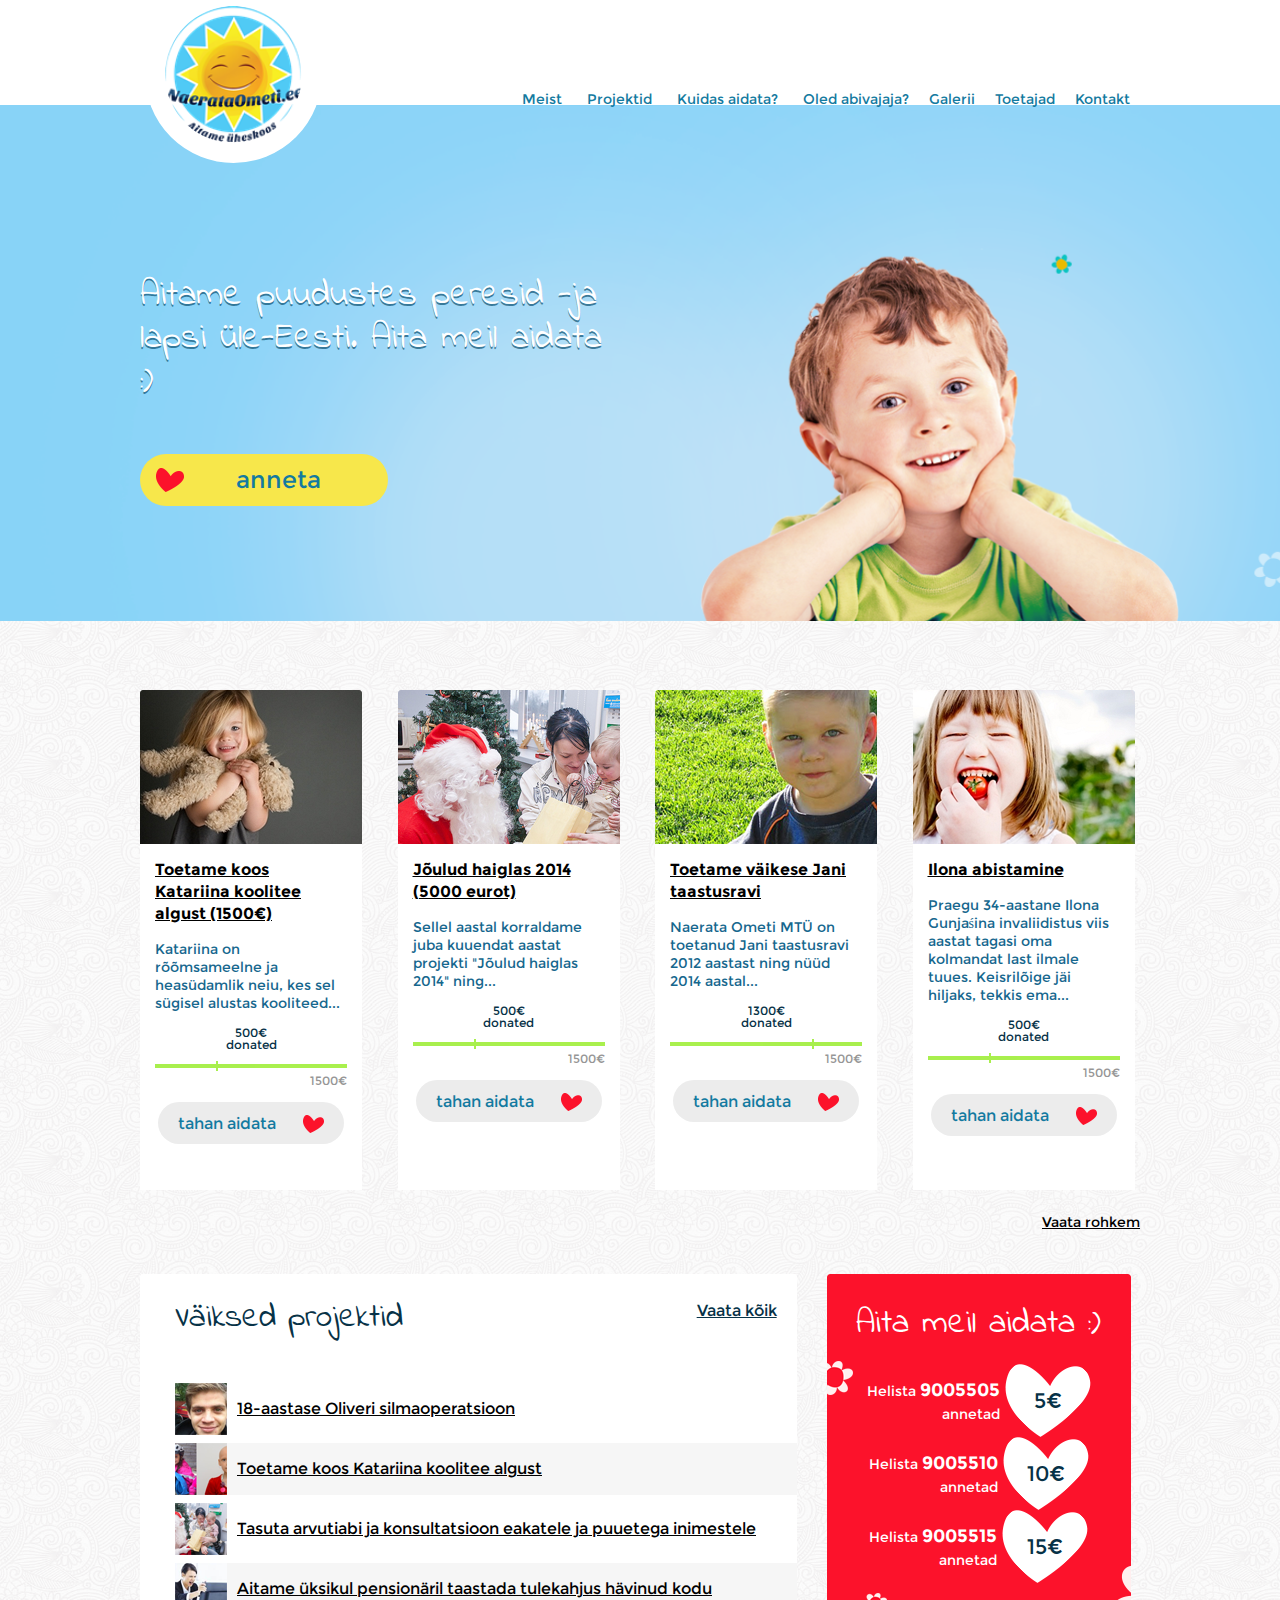
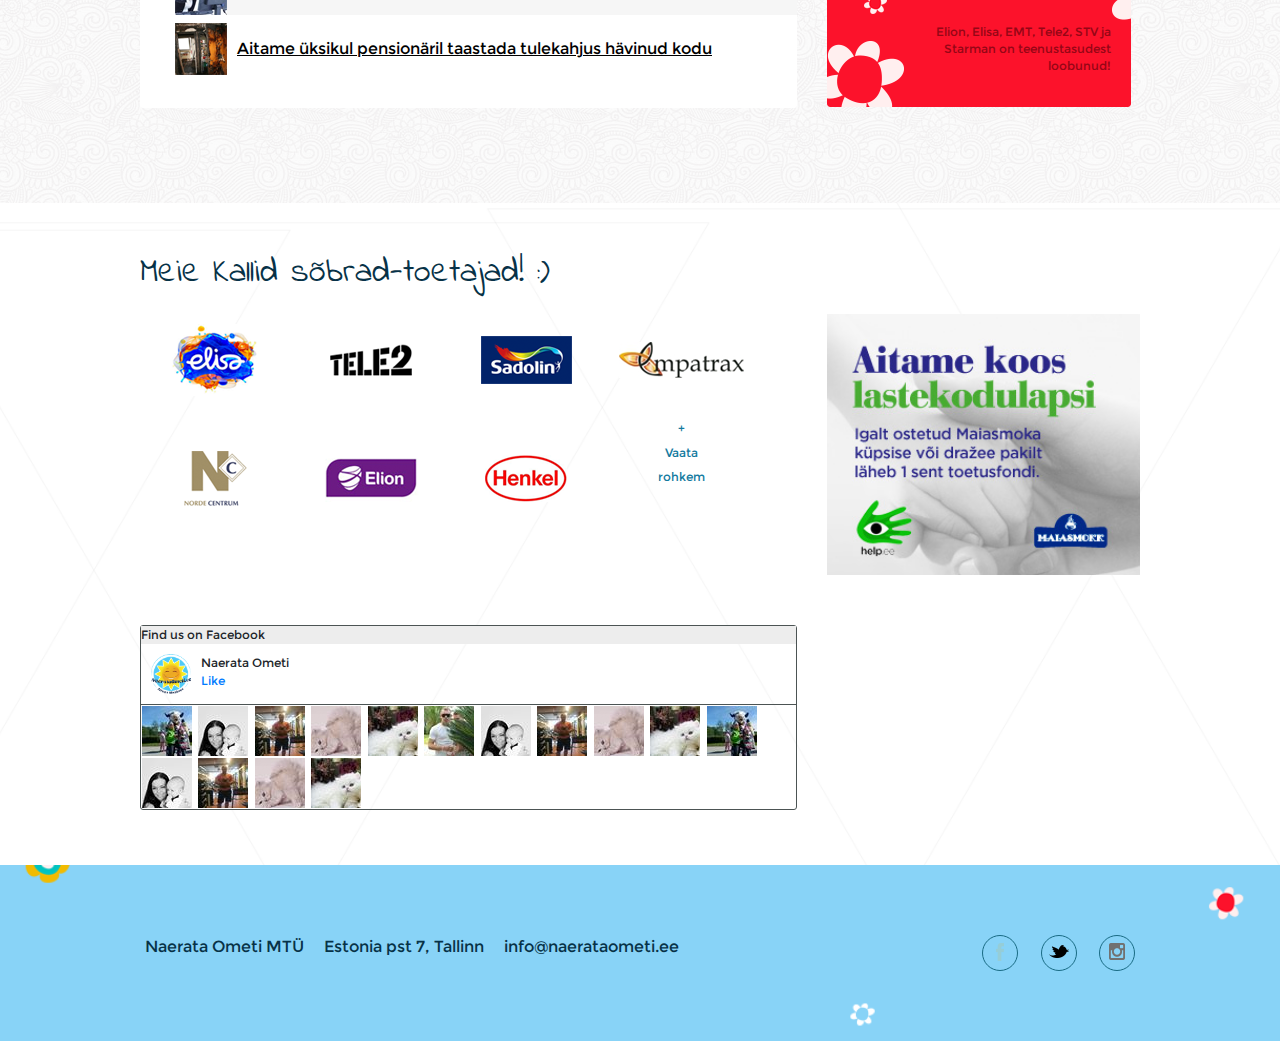
==== index.html @ ef220555 "initial commit" ====
<!DOCTYPE html>
<html lang="en">
<head>
    <meta charset="utf-8">
    <meta name="viewport" content="width=device-width, initial-scale=1, shrink-to-fit=no">
    <meta name="description" content="">
    <meta name="author" content="">
    <title>Naerataometi</title>

    <!-- Bootstrap core CSS -->
    <link href="vendor/bootstrap/css/bootstrap.min.css" rel="stylesheet">
    <!-- Font Awesome -->
    <link rel="stylesheet" href="https://use.fontawesome.com/releases/v5.3.1/css/all.css"
          integrity="sha384-mzrmE5qonljUremFsqc01SB46JvROS7bZs3IO2EmfFsd15uHvIt+Y8vEf7N7fWAU" crossorigin="anonymous">
    <!-- Main CSS -->
    <link href="css/style.css" rel="stylesheet">
</head>

<body>
<div class="top-banner">
    <nav class="nav_bar">
        <div class="container">
            <a class="navbar-logo" href="index.html"><img src="images/logo.png"> </a>
            <button class="nav-bar navbar-btn" type="button" data-toggle="collapse" data-target="#navbarCollapse"
                    aria-controls="navbarCollapse" aria-expanded="false" aria-label="Toggle navigation">
                <i class="fas fa-bars"></i>
            </button>
            <div class="top-nav">

                <div class="nav-menu">
                    <ul>
                        <li class="dropdown">
                            <a href="" class="dropbtn" aria-disabled="true">Meist
                                <i class="fa fa-caret-down"></i>
                            </a>
                            <div class="dropdown-content">
                                <a href="#"><i class="fas fa-caret-right"></i>Typi non habent</a>

                            </div>
                        </li>
                        <li class="dropdown">
                            <a href="" class="dropbtn" aria-disabled="true">Projektid
                                <i class="fa fa-caret-down"></i>
                            </a>
                            <div class="dropdown-content">
                                <a href="#"><i class="fas fa-caret-right"></i>Typi non habent</a>
                                <a href="#"><i class="fas fa-caret-right"></i>Typi non habent</a>
                                <a href="#"><i class="fas fa-caret-right"></i>Typi non habent</a>
                                <a href="#"><i class="fas fa-caret-right"></i>Typi non habent</a>
                            </div>
                        </li>
                        <li class="dropdown">
                            <a href="" class="dropbtn" aria-disabled="true">Kuidas aidata?
                                <i class="fa fa-caret-down"></i>
                            </a>
                            <div class="dropdown-content">
                                <a href="#"><i class="fas fa-caret-right"></i>Typi non habent</a>
                            </div>
                        </li>
                        <li><a href="">Oled abivajaja?</a></li>
                        <li><a href="">Galerii</a></li>
                        <li><a href="">Toetajad</a></li>
                        <li><a href="">Kontakt</a></li>

                    </ul>
                </div>

            </div>

        </div>
    </nav>
</div>

<section class="h-section1">
    <div class="container">
        <div class="row">
            <div class="col-md-6">
                <h2>Aitame puudustes peresid -ja
                    lapsi üle-Eesti. Aita meil aidata :)</h2>
                <div class="select-box">
                    <div class="dropdown">
                        <button class="dropbtn"><img src="images/heart.png"> anneta
                            <i class="fa fa-caret-down"></i>
                        </button>
                        <div class="dropdown-content">
                            <a href="#">Anneta asju</a>
                            <a href="#">Toeta ettevõttena</a>
                            <a href="#">Olen vabatahtlik</a>
                        </div>
                    </div>
                </div>
            </div>
            <div class="col-md-6"></div>
        </div>
    </div>
</section>

<section class="h-section2">
    <div class="container">
        <div class="h-section2-1">
            <div class="row">
                <div class="col-md-3">
                    <div class="post-box">
                        <img src="images/img1.png">
                        <h1>Toetame koos
                            Katariina koolitee algust (1500€)
                        </h1>
                        <p>
                            Katariina on rõõmsameelne ja heasüdamlik neiu, kes sel sügisel alustas kooliteed...
                        </p>
                        <div class="post_range-slider">
                            <p>500€ <br>donated</p>
                            <input type="range" min="1" max="100" value="33" class="slider" id="myRange1">
                            <div class="total-price">1500€</div>
                        </div>
                        <div class="post-box-btn">
                            <a href="">tahan aidata<img src="images/heart-small.png"> </a>
                        </div>
                    </div>
                </div>
                <div class="col-md-3">
                    <div class="post-box">
                        <img src="images/img2.png">
                        <h1>Jõulud haiglas 2014 (5000 eurot)
                        </h1>
                        <p>
                            Sellel aastal korraldame juba kuuendat aastat projekti "Jõulud haiglas 2014" ning...
                        </p>
                        <div class="post_range-slider">
                            <p>500€ <br>donated</p>
                            <input type="range" min="1" max="100" value="33" class="slider" id="myRange2">
                            <div class="total-price">1500€</div>
                        </div>
                        <div class="post-box-btn">
                            <a href="">tahan aidata<img src="images/heart-small.png"> </a>
                        </div>
                    </div>
                </div>
                <div class="col-md-3">
                    <div class="post-box">
                        <img src="images/img3.png">
                        <h1>Toetame väikese Jani taastusravi
                        </h1>
                        <p>
                            Naerata Ometi MTÜ on toetanud Jani taastusravi 2012 aastast ning nüüd 2014 aastal...
                        </p>
                        <div class="post_range-slider">
                            <p>1300€ <br>donated</p>
                            <input type="range" min="1" max="100" value="75" class="slider" id="myRange3">
                            <div class="total-price">1500€</div>
                        </div>
                        <div class="post-box-btn">
                            <a href="">tahan aidata<img src="images/heart-small.png"> </a>
                        </div>
                    </div>
                </div>
                <div class="col-md-3">
                    <div class="post-box">
                        <img src="images/img4.png">
                        <h1>Ilona abistamine
                        </h1>
                        <p>
                            Praegu 34-aastane Ilona Gunjaśina invaliidistus viis aastat tagasi oma kolmandat last ilmale
                            tuues. Keisrilõige jäi hiljaks, tekkis ema...
                        </p>
                        <div class="post_range-slider">
                            <p>500€ <br>donated</p>
                            <input type="range" min="1" max="100" value="33" class="slider" id="myRange4">
                            <div class="total-price">1500€</div>
                        </div>
                        <div class="post-box-btn">
                            <a href="">tahan aidata<img src="images/heart-small.png"> </a>
                        </div>
                    </div>
                </div>
            </div>
            <div class="see_all_btn">
                <a href="#">Vaata rohkem</a>
            </div>
        </div>

        <div class="h-section2-1">
            <div class="row">

                <div class="col-md-8">
                    <div class="h-sectn2-1-left">
                        <div class="h-sectn2-1-top">
                            <h2>Väiksed projektid</h2>
                            <div class="see-btn">
                                <a href="#">Vaata kõik</a>
                            </div>
                        </div>
                        <div class="h-sectn2-1-bottom">
                            <div class="h-sect2-1_box">
                                <a href="#">
                                    <img src="images/img-6.png">
                                    <p>18-aastase Oliveri silmaoperatsioon</p>
                                </a>
                            </div>

                            <div class="h-sect2-1_box">
                                <a href="#">
                                    <img src="images/img-7.png">
                                    <p>Toetame koos Katariina koolitee algust</p>
                                </a>
                            </div>

                            <div class="h-sect2-1_box">
                                <a href="#">
                                    <img src="images/img-8.png">
                                    <p>Tasuta arvutiabi ja konsultatsioon eakatele ja puuetega
                                        inimestele</p>
                                </a>
                            </div>

                            <div class="h-sect2-1_box">
                                <a href="#">
                                    <img src="images/img-9.png">
                                    <p>Aitame üksikul pensionäril taastada tulekahjus hävinud kodu</p>
                                </a>
                            </div>
                            <div class="h-sect2-1_box">
                                <a href="#">
                                    <img src="images/img-10.png">
                                    <p>Aitame üksikul pensionäril taastada tulekahjus hävinud kodu</p>
                                </a>
                            </div>

                        </div>
                    </div>
                </div>

                <div class="col-md-4">
                    <div class="h-sectn2-1-right">
                        <h3>Aita meil aidata :)</h3>
                        <div class="h-sect1-2_price">
                            <p>Helista <span>9005505</span><br>
                                annetad</p>
                            <div class="h-sect1-2__price">
                                5€
                            </div>
                        </div>
                        <div class="h-sect1-2_price">
                            <p>Helista <span>9005510</span><br>
                                annetad</p>
                            <div class="h-sect1-2__price">
                                10€
                            </div>
                        </div>
                        <div class="h-sect1-2_price">
                            <p>Helista <span>9005515</span><br>
                                annetad</p>
                            <div class="h-sect1-2__price">
                                15€
                            </div>
                        </div>
                        <p>Elion, Elisa, EMT, Tele2, STV ja<br> Starman on teenustasudest<br> loobunud!</p>
                    </div>
                </div>

            </div>
        </div>

    </div>
</section>


<section class="h-section3">
    <div class="container">

        <div class="h-section3-1">
            <h2>Meie Kallid sõbrad-toetajad! :)</h2>
            <div class="row">
                <div class="col-md-8">
                    <div class="h-sectn3-1-left">
                        <div class="h-sect3-1_box">
                            <a href="#">
                                <img src="images/g1.png">
                            </a>
                        </div>
                        <div class="h-sect3-1_box">
                            <a href="#">
                                <img src="images/g2.png">
                            </a>
                        </div>
                        <div class="h-sect3-1_box">
                            <a href="#">
                                <img src="images/g3.png">
                            </a>
                        </div>
                        <div class="h-sect3-1_box">
                            <a href="#">
                                <img src="images/g4.png">
                            </a>
                        </div>
                        <div class="h-sect3-1_box">
                            <a href="#">
                                <img src="images/g5.png">
                            </a>
                        </div>
                        <div class="h-sect3-1_box">
                            <a href="#">
                                <img src="images/g6.png">
                            </a>
                        </div>
                        <div class="h-sect3-1_box">
                            <a href="#">
                                <img src="images/g7.png">
                            </a>
                        </div>
                        <div class="h-sect3-1_box">
                            <a href="#">
                                +<br>
                                Vaata<br>
                                rohkem
                            </a>
                        </div>

                    </div>
                </div>

                <div class="col-md-4">
                    <div class="h-sectn3-1-right">
                        <img src="images/g8.png">
                    </div>
                </div>
            </div>
        </div>

        <div class="h-section3-2">
            <div class="row">
                <div class="col-md-8">
                    <div class="h-sectn3-2-left">
                        <div class="fb-title">Find us on Facebook</div>
                        <div class="fb-like">
                            <img src="images/logo.png">
                            <div class="fb___like">Naerata Ometi<br>
                                <div class="fb_like_btn>"><a href="#"> <i class="fab fa-facebook-square"></i>Like</a>
                                </div>
                            </div>
                        </div>
                        <div class="fb-imgs">
                            <img src="images/Layer48.png">
                            <img src="images/Layer50.png">
                            <img src="images/Layer51.png">
                            <img src="images/Layer52.png">
                            <img src="images/Layer53.png">
                            <img src="images/Layer49.png">
                            <img src="images/Layer50.png">
                            <img src="images/Layer51.png">
                            <img src="images/Layer52.png">
                            <img src="images/Layer53.png">
                            <img src="images/Layer48.png">
                            <img src="images/Layer50.png">
                            <img src="images/Layer51.png">
                            <img src="images/Layer52.png">
                            <img src="images/Layer53.png">
                        </div>

                    </div>
                </div>

                <div class="col-md-4"></div>
            </div>
        </div>
    </div>
</section>


<footer class="f_bg">
    <div class="container">
        <div class="row">
            <div class="col-md-8 col-sm-12">
                <div class="f_info">
                    <ul>
                        <li>Naerata Ometi MTÜ</li>
                        <li>Estonia pst 7, Tallinn</li>
                        <li>info@naerataometi.ee</li>
                    </ul>
                </div>
            </div>
            <div class="col-md-4 col-sm-12">
                <div class="f_social">
                    <ul class="list-inline">
                        <li class="list-inline-item"><a href="#"><img src="images/fb.png" alt="facebook"></a></li>
                        <li class="list-inline-item"><a href="#"><img src="images/tw.png" alt="twitter"></a></li>
                        <li class="list-inline-item"><a href="#"><img src="images/inst.png" alt="instagram"></a></li>
                    </ul>
                </div>
            </div>
        </div>
    </div>
</footer>

<script src="vendor/js/jquery-3.3.1.min.js"></script>
<script src="vendor/js/owl.carousel.min.js"></script>
<script src="vendor/bootstrap/js/bootstrap.min.js"></script>

<!-- Main JS -->
<script src="js/main.js"></script>

</body>
</html>
---- css/style.css ----
/* FONTS */

@font-face {
    font-family: 'Montserrat-Bold';
    src: url('../fonts/Montserrat-Bold.ttf');
}

@font-face {
    font-family: 'Montserrat-Regular';
    src: url('../fonts/Montserrat-Regular.ttf');
}
@font-face {
    font-family: 'IndieFlower';
    src: url('../fonts/IndieFlower.ttf');
}

/* END FONTS */

/* MAIN CSS */

html {
    margin: 0 !important;
    padding: 0;
}

body{
    margin: 0;
    padding: 0;
    background: #fff;
}

*,
*::before,
*::after {
    box-sizing: border-box;
}

img {
    width: 100%;
}

h1, h2, h3, h4, h5, h6, p, ul {
    margin: 0;
}

a{
    text-decoration: none;
}

a:hover{
    text-decoration: none;
}

button:focus{
    outline: none !important;
}

a:focus{
    box-shadow: none;
    outline: none;
}

input:focus, textarea:focus{
    outline: none !important;
    box-shadow: none !important;
}

/* END MAIN CSS */

/* Top Navigation Bar */

.nav_bar > .container {
    max-width: 1020px;
    padding:20px 15px;
    margin-bottom: -78px;
}
.navbar-logo img{
    max-width: 177px;
    width:100%;
    height: 177px;
    border: 20px solid #ffffff;
    background: #ffffff;
    border-radius: 50%;
    margin-top: -34px;
}
.nav-bar{
    display: none;
}
.top-nav{
    display: inline-block;
    float: right;
    padding-top: 67px;
}
.nav-menu{
    display: inline-block;
}
.nav-menu ul{
    list-style-type: none;
    padding-left: 0;
}
.nav-menu ul li{
    display: inline-block;
    float: left;
    margin-left: 10px;
}
.nav-menu ul li a{
    font-family: 'Montserrat-Regular';
    font-size: 14px;
    color: #137aa0;
    padding: 8px 5px;
}
.nav-menu ul li a:hover {
    color: #0f5d7a;
}
.nav-menu ul:after{
    content: "";
    display: table;
    clear: both;
}
.nav-menu ul{
    margin-bottom: 0;
}

.nav-menu .dropdown-content {
    margin-top: -2px;
    display: none;
    position: absolute;
    background-color: #137aa0;
    min-width: 160px;
    z-index: 1;
}
.nav-menu .dropdown:hover .dropbtn {
    background-color: #137aa0;
    color: #ffffff;

}
.nav-menu ul li .dropdown-content {
    padding-top: 20px;
    padding-bottom: 20px;
}
.nav-menu ul li .dropdown-content a {
    float: none;
    color: #ffffff;
    padding: 0px 16px;
    text-decoration: none;
    display: block;
    text-align: left;
}

.nav-menu .dropdown-content a:hover {
    color: #f7e74b;
}

.nav-menu .dropdown:hover .dropdown-content {
    display: block;
}
.nav-menu .dropdown i {
    padding-right: 5px;
}
.nav-menu a[aria-disabled="true"] {
    pointer-events: none;
}

@media (max-width: 1700px){

}
@media (max-width: 1450px){

}
@media(max-width: 1200px){

}
@media (max-width: 992px){
    .nav-bar {
        display: inline-block;
        float: right;
        margin-top: 3px;
        background: transparent;
        border: none;
        font-size: 30px;
        color: #ffffff;
    }
    .top-nav {
        padding-right: 36px;
    }
    .nav-menu.open{
        display: block;
        background: #137aa0;
        position: absolute;
        top: 100%;
        left: 0;
        right: 0;
        overflow-y: scroll;
        z-index: 11;
    }
    .nav-menu{
        display: none;
    }
    .nav-menu ul li {
        border: none;
        display: block;
        float: none;
        padding: 0;
        margin-left: 0;
    }
    .nav-menu ul li a {
        display: block;
        height: 40px;
        line-height: 40px;
        width: 100%;
        font-size: 20px;
        letter-spacing: 2px;
        text-align: center;
    }
    .nav-menu ul li {
        box-sizing: border-box;
        border-top: 1px solid #343434;
    }
    .nav-menu ul li:nth-child(1){
        border-top: none;
    }
    .nav_bar{
        position: relative;
    }
}

/* End Top Navigation Bar */

/* Footer */

footer.f_bg {
    background-image: url("../images/footer-banner.png");
    background-repeat: no-repeat;
    -webkit-background-size: cover;
    -moz-background-size: cover;
    -o-background-size: cover;
    -ms-background-size: cover;
    background-size: cover;
    background-position: center;
}

footer .container {
    max-width: 1020px;
    padding:70px 15px;
    text-align: center;
}
.f_info ul {
    list-style-type: none;
    padding-left: 0;
    display: flex;
}
.f_info ul li {
    margin-right: 20px;
    font-family: 'Montserrat-Regular';
    font-size: 16px;
    color: #073247;
}
.f_social ul {
    list-style-type: none;
    padding-left: 0;
    text-align: right;
}
.f_social ul li {
    margin-left: 10px;
    width: 36px;
    height: 36px;
    border: solid 1px #196b84;
    border-radius: 50%;
    text-align: center;
    padding-top: 3px;
}
.f_social ul li img{
    width:auto;
}



/* End Footer */

/* First Page */

section.h-section1{
    background-image: url("../images/top-banner.png");
    background-repeat: no-repeat;
    -webkit-background-size: cover;
    -moz-background-size: cover;
    -o-background-size: cover;
    -ms-background-size: cover;
    background-size: cover;
    background-position: center;
}
.h-section1>.container{
    max-width: 1030px !important;
    padding: 170px 15px 0px 15px;

}
.h-section1>.container h2{
    text-shadow: 0px 2px 0 rgba(10, 79, 112, 0.69);
    font-family: 'IndieFlower';
    font-size: 35.5px;
    line-height: 1.21;
    text-align: left;
    color: #ffffff;
}
.h-section1 .select-box .dropdown-content {
    padding: 30px 0px;
    margin-top: -15px;
    display: none;
    position: absolute;
    min-width: 228px;
    background-color: #c3eb8b;
    -webkit-border-radius: 5px;
    -moz-border-radius: 5px;
    border-radius: 10px;
    z-index: 1;
    left: 10px;
}
.h-section1 .select-box {
    padding-top: 50px;
    padding-bottom: 115px;
}
.h-section1 .select-box .dropdown .dropbtn {
    border: none;
    outline: none;
    padding: 0px 16px;
    margin: 0;
    width: 248px;
    height: 52px;
    border-radius: 26px;
    background-color: #f7e74b;
    position: relative;
    z-index: 2;
    font-family: 'Montserrat-Regular';
    font-size: 24px;
    color: #137aa0;
    display: flex;
    justify-content: space-between;
    align-items: center;
}
.h-section1 .select-box .dropdown .dropbtn img{
    width:auto;
}

.h-section1 .select-box .dropdown:hover .dropdown-content {
    display: block;
}
.h-section1 .select-box .dropdown-content a {
    font-family: 'Montserrat-Regular';
    color: #0f5d7a;
    font-size: 14px;
    float: none;
    color: black;
    padding: 5px 30px;
    text-decoration: none;
    display: block;
    text-align: left;
    text-decoration: underline;
}

section.h-section2{
    background-image: url("../images/banner1.png");
    background-repeat: no-repeat;
    -webkit-background-size: cover;
    -moz-background-size: cover;
    -o-background-size: cover;
    -ms-background-size: cover;
    background-size: cover;
    background-position: center;
}
.h-section2>.container{
    max-width: 1030px !important;
    padding: 50px 15px 55px 15px;

}
.post-box {
    padding: 0px 0px 20px 0px;
    max-width: 222px;
    background-color: #ffffff;
    min-height: 500px;
}
.post-box h1 {
    font-family: 'Montserrat-Bold';
    font-size: 16px;
    font-weight: bold;
    line-height: 1.37;
    text-align: left;
    color: #000000;
    padding: 15px 15px;
    text-decoration: underline;
}
.post-box>p {
    padding: 0px 15px;
    font-family: 'Montserrat-Regular';
    font-size: 14px;
    line-height: 1.29;
    text-align: left;
    color: #16678e;
}
.post-box-btn {
    max-width: 186px;
    width: 100%;
    height: 42px;
    background-color: #ececec;
    margin: auto;
    border-radius: 21.2px;

}
.post-box-btn:hover {
    background-color: #f7e74b;
}
.post-box .post-box-btn a{
    display: block;
    font-family: 'Montserrat-Regular';
    font-size: 16px;
    text-align: center;
    color: #137aa0;
    border-radius: 20px;
    align-items: center;
    display: flex;
    justify-content: space-between;
    padding: 10px 20px;

}
.post-box a img {
    width:auto;
}
.post_range-slider {
    padding: 15px 15px;
}
.see_all_btn {
    margin-top: 20px;
    text-align: right;
}

.see_all_btn a{
    font-family: 'Montserrat-Regular';
    font-size: 14px;
    color: #000000;
    text-decoration: underline;
}
.h-section2-1 {
    margin-bottom: 40px;
}
.post_range-slider .total-price{
    font-family: 'Montserrat-Regular';
    font-size: 12px;
    line-height: 1;
    text-align: right;
    color: #969696;
}
.post_range-slider p{
    font-family: 'Montserrat-Regular';
    font-size: 12px;
    line-height: 1;
    text-align: center;
    color: #073247;
}
.post_range-slider .slider {
    -webkit-appearance: none;
    width: 100%;
    height: 4px;
    background: #84e902;
    outline: none;
    opacity: 0.7;
    -webkit-transition: .2s;
    transition: opacity .2s;
}

.post_range-slider .slider:hover {
    opacity: 1;
}

.post_range-slider .slider::-webkit-slider-thumb {
    -webkit-appearance: none;
    appearance: none;
    width: 2px;
    height: 10px;
    background: #84e902;
    cursor: pointer;
}

.post_range-slider .slider::-moz-range-thumb {
    width: 2px;
    height: 10px;
    background: #84e902;
    cursor: pointer;
}

.h-sectn2-1-top {
    display: flex;
    justify-content: space-between;
}
.h-sectn2-1-top h2{
    font-family: 'IndieFlower';
    font-size: 33px;
    color: #073247;
    margin-bottom: 37px;
}
.h-sectn2-1-top .see-btn {
    padding-right: 20px;
}
.h-sectn2-1-top .see-btn a{
    font-family: 'Montserrat-Regular';
    font-size: 16px;
    color: #073247;
    text-decoration: underline;
}
.h-sectn2-1-left {
    border-radius: 3px;
    background-color: #ffffff;
    padding: 25px 0px 25px 35px;
}
.h-sect2-1_box img{
    width: 52px;
    height: 52px;

}
.h-sect2-1_box a{
    display: flex;
    align-items: center;
}
.h-sect2-1_box:nth-child(odd){
    background-color: #ffffff;
    padding-top: 8px;
    padding-bottom: 8px;
}
.h-sect2-1_box:nth-child(even){
    background-color: #f6f6f6;
}
.h-sect2-1_box p{
    padding-left: 10px;
    font-family: 'Montserrat-Regular';
    font-size: 16px;
    line-height: 1.13;
    text-align: left;
    color: #000000;
    text-decoration: underline;
}
.h-sectn2-1-right {
    background-image: url("../images/img5.png");
    background-repeat: no-repeat;
    -webkit-background-size: cover;
    -moz-background-size: cover;
    -o-background-size: cover;
    -ms-background-size: cover;
    background-size: cover;
    background-position: center;
    max-width: 304px;
    width:100%;
    min-height: 433px;
    border-radius: 3px;
    padding: 20px;

}
.h-sectn2-1-right>h3 {
    font-family: 'IndieFlower';
    font-size: 33.5px;
    text-align: center;
    color: #ffffff;
    margin-bottom: 20px;
    margin-top: 10px;
}
.h-sect1-2_price{
    display: flex;
    align-items: center;
    justify-content: center;

}
.h-sect1-2_price p{
    font-family: 'Montserrat-Regular';
    font-size: 14px;
    text-align: right;
    color: #ffffff;
}
.h-sect1-2_price span {
    font-family: 'Montserrat-Bold';
    font-size: 18px;
}
.h-sect1-2__price {
    margin-left: 5px;
    background-image: url("../images/heart-white.png");
    background-repeat: no-repeat;
    -webkit-background-size: cover;
    -moz-background-size: cover;
    -o-background-size: cover;
    -ms-background-size: cover;
    background-size: cover;
    background-position: center;
    width: 86px;
    height: 73px;
    font-family: 'Montserrat-Regular';
    font-size: 21px;
    line-height: 3.55;
    text-align: center;
    color: #073247;
}
.h-sectn2-1-right>p{
    margin-top: 40px;
    text-align: right;
    font-family: 'Montserrat-Regular';
    font-size: 12px;
    line-height: 1.42;
    color: #950616;
}
section.h-section3{
    background-image: url("../images/banner2.png");
    background-repeat: no-repeat;
    -webkit-background-size: cover;
    -moz-background-size: cover;
    -o-background-size: cover;
    -ms-background-size: cover;
    background-size: cover;
    background-position: center;
}
.h-section3>.container{
    max-width: 1030px !important;
    padding: 50px 15px 55px 15px;

}
.h-sect3-1_box img{
    width:auto;
}
.h-section3-1 h2{
    font-family: 'IndieFlower';
    font-size: 34px;
    color: #073247;
    margin-bottom: 20px;
}

.h-sect3-1_box {
    display: inline-block;
    width: 23%;
    margin-top: 10px;
    margin-bottom: 10px;
    text-align: center;
}
.h-sect3-1_box a{
    font-family: 'Montserrat-Regular';
    font-size: 12px;
    color: #137aa0;
}

.h-sectn3-2-left {
    margin-top: 50px;
   border-radius: 3px;
    border: 1px solid #4c5454;
}
.fb-title {
    background: #ededed;
    font-family: 'Montserrat-Regular';
    font-size: 12px;
}
.fb-like{
    padding:10px;
    border-bottom: 1px solid #4c5454;
}
.fb-like>img{
     width:40px;
    height: 40px;
}
.fb-like {
    display: flex;
}
.fb___like {
    margin-left: 10px;
    font-family: 'Montserrat-Regular';
    font-size: 12px;
}
.fb___like {

}

.fb-imgs {
    display: inline-block;
}
.fb-imgs img{
    width:50px;
    height: 50px;
    margin: 1px;
}

@media(max-width: 767px) {

}

/* End First Page */



/*start second page*/

.h-section2 {
    padding-top: 19px;
    background-color: #ffffff;
}
.h_section {
    background-image: url(../images/banner1.png);
    background-repeat: no-repeat;
    -webkit-background-size: cover;
    -moz-background-size: cover;
    -o-background-size: cover;
    -ms-background-size: cover;
    background-size: cover;
    background-position: center;
    margin-top: 60px;
}
.h-sectn_oled-left h2 {
    font-family: Montserrat-Bold;
    font-size: 24px;
    font-weight: bold;
    line-height: 0.67;
    letter-spacing: normal;
    color: #000000;
    margin-bottom: 22px;
}
.h-sectn_oled-left p {
    font-family: Montserrat-Regular;
    font-size: 14px;
    line-height: 1.71;
    letter-spacing: normal;
    color: #727272;
}
.h-sectn_oled-left h3 {
    font-family: Montserrat-Regular;
    line-height: 1.71;
    font-size: 18px;
    color: #000000;
    margin-top: 27px;
    margin-bottom: 25px;
}
.h-sectn_oled-left h4 {
    font-family: Montserrat-Regular;
    font-size: 18px;
    line-height: 1.33;
    letter-spacing: normal;
    color: #000000;
    margin-bottom: 37px;
    margin-top: 30px;
}
.h-sectn_digimakse-right p {
    font-family: Montserrat-Regular;
    font-size: 14px;
    line-height: 1.86;
    color: #000000;
}
.box_right {
    width: 100%;
    height: 430px;
    border-radius: 3px;
    border: 3px solid #f2e65a;
    margin-bottom: 49px;
}
textarea {
    width: 90%;
    height: 174px;
    border-radius: 3px;
    border: solid 1px #e0e0e0;
    margin-top: 12px;
    margin-bottom: 25px;
}
.box_first {
    display: flex;
    width: 95%;
    margin: 0 auto;
}
select {
    outline: none;
    display: block;
    height: 45px;
    border-radius: 3px;
    border: solid 1px #e0e0e0;
    width: 100%;
    margin-bottom: 21px;
}
.inputs input {
    height: 45px;
    border-radius: 3px;
    border: solid 1px #e0e0e0;
    margin-bottom: 21px;
}
.inputs {
    display: flex;
    width: 90%;
    justify-content: space-between;
}
.saada button {
    width: 186px;
    height: 42px;
    border-radius: 21.2px;
    background-color: #f2e65a;
    border: none;
    font-family: Montserrat-Regular;
    font-size: 16px;
    line-height: 1.91;
    letter-spacing: normal;
    text-align: center;
    color: #000000;
    margin-top: 99px;
    cursor: pointer;
}
.saada  {
    text-align: end;
}
.sugu {
    width: 47%;
}
.nimi {
    width: 47%;
}
.h-sectn_oled-left {
    width: 72%;
}
label {
    font-family: Montserrat-Regular;
    font-size: 14px;
    line-height: 1.71;
    letter-spacing: normal;
    color: #727272;
}
.h-sectn_digimakse-right {
    width: 28%;
    margin: 0 auto;
}

.bank span {
    font-size: 14px;
    font-weight: bold;
    font-style: normal;
    line-height: 1.71;
    color: #000000;
}
.bank .small {
    font-size: 12px;
    line-height: 1.33;
    font-family: Montserrat-Regular;
}
.bank {
    width: 100%;
    background-color: #f6f6f6;
    font-size: 14px;
    font-family: Montserrat-Regular;
    line-height: 1.71;
}
.code_box .bank p {
    margin-top: 10px;
    line-height: 2.21;
}
.code_box p {
    font-family: Montserrat-Regular;
    font-size: 14px;
    line-height: 1.86;
    color: #000000;
    margin-top: 45px;
    margin-bottom: 7px;
}
.banks_text {
    padding: 20px;
}
.telefon {
    margin-top: 22px;
}
@media (max-width: 1200px) {
    .h-sectn2-1-right {
        padding: 3px;
    }
}
@media (max-width: 992px) {
    .h-sectn_digimakse-right {
        width: 38%;
    }
}
@media (max-width: 768px) {
    .box_first {
        flex-direction: column;
    }
    .text_area {
        width: 90%;
        margin: 0 auto;
    }
    .saada1 {
        margin: 0 auto;
    }
    textarea {
        width: 100%;
    }

    .inputs {
        margin: 0 auto;
    }
    .h-sectn_oled-left {
        width: 100%;
    }
    .h-sectn_digimakse-right {
        width: 90%;
    }
}
@media (max-width: 500px) {
    .inputs {
        flex-direction: column;
    }
    .sugu {
        width: 100%;
    }
    .nimi {
        width: 100%;
    }
    .saada button {
        margin-bottom: 20px;
        margin-top: 22px;
    }
}
@media (max-width: 360px) {
    .f_info ul li {
        font-size: 14px;
    }
}
/*end second page*/

/* starrt kontakp page */


li {
    list-style-type:  none;
}
ul {
    padding: 0;
}
.h-sectn_oled-left i {
    color: #82c9f3;
    margin-left: 13px;
}
.h-sectn_oled-left li {
    font-family: Montserrat-Regular;
    font-size: 14px;
    line-height: 1.57;
    letter-spacing: normal;
    text-align: left;
    color: #727272;
}
.h-sectn_oled-left .naerata {
    font-family: Montserrat-Regular;
    font-size: 18px;
    line-height: 1.57;
    letter-spacing: normal;
    text-align: left;
    color: #000000;
    margin-bottom: 3px;
}
.saada1 button {
    width: 186px;
    height: 42px;
    border-radius: 21.2px;
    background-color: #f2e65a;
    border: none;
    font-family: Montserrat-Regular;
    font-size: 16px;
    line-height: 1.91;
    letter-spacing: normal;
    text-align: center;
    color: #000000;
    margin-top: 12px;
    cursor: pointer;
}
.saada1 {
    text-align: end;
    width: 90%;
    border-bottom: 1px solid #717171;
    padding-bottom: 25px;
    margin-bottom: 73px;
}
.nav-tabs .nav-item.show .nav-link, .nav-tabs .nav-link.active {
    background-color: #f6f6f6;
    border: none;
    font-family: Montserrat-Regular;
    font-size: 14px;
    line-height: 1.71;
    text-align: left;
    color: #000000;
}
.tab-content>.active {
    background-color: #f6f6f6;
}
.nav-tabs .nav-link {
    border: solid 1px #e0e0e0;
    margin-right: 2px;
    font-family: Montserrat-Regular;
    font-size: 14px;
    line-height: 1.71;
    letter-spacing: normal;
    text-align: left;
    color: #727272;
}
.nav-tabs {
    margin-top: 23px;
}
@media (max-width: 500px) {
    .saada1 button {
        margin-bottom: 20px;
        margin-top: 22px;
    }
}
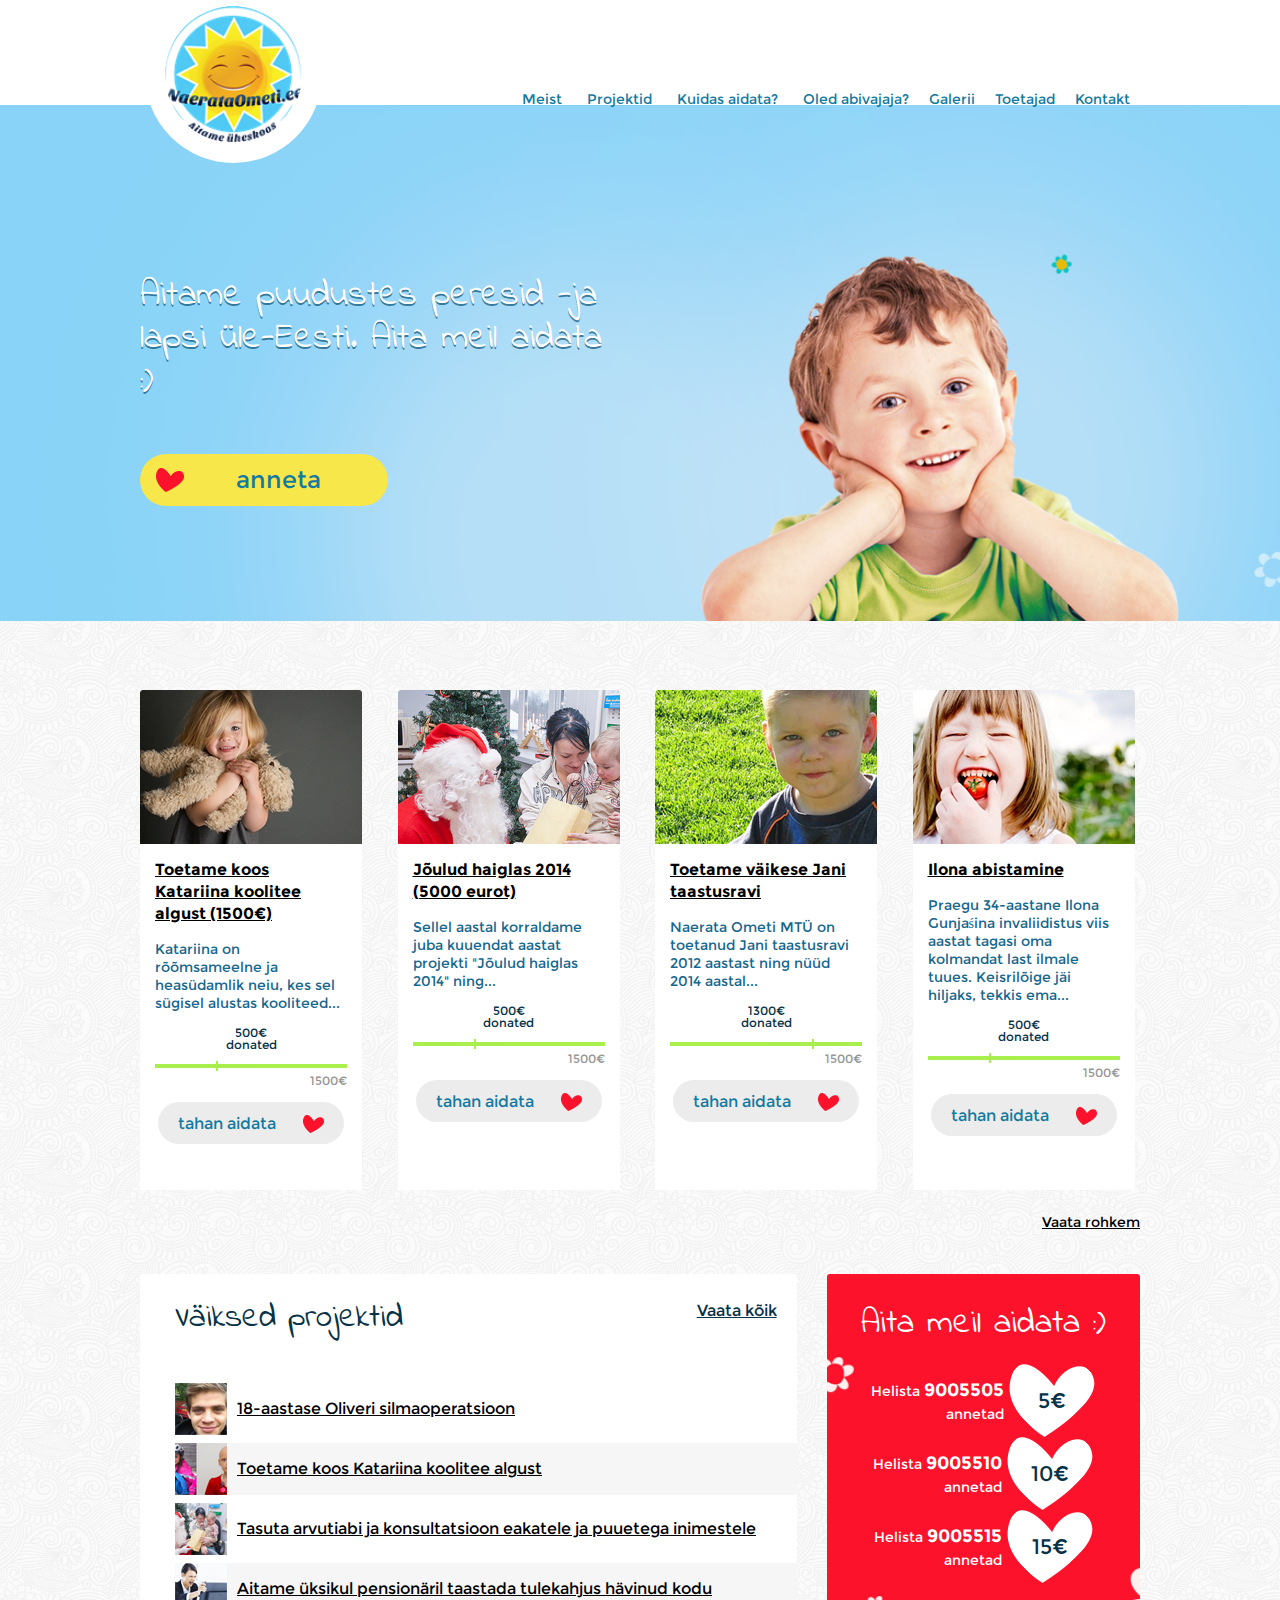
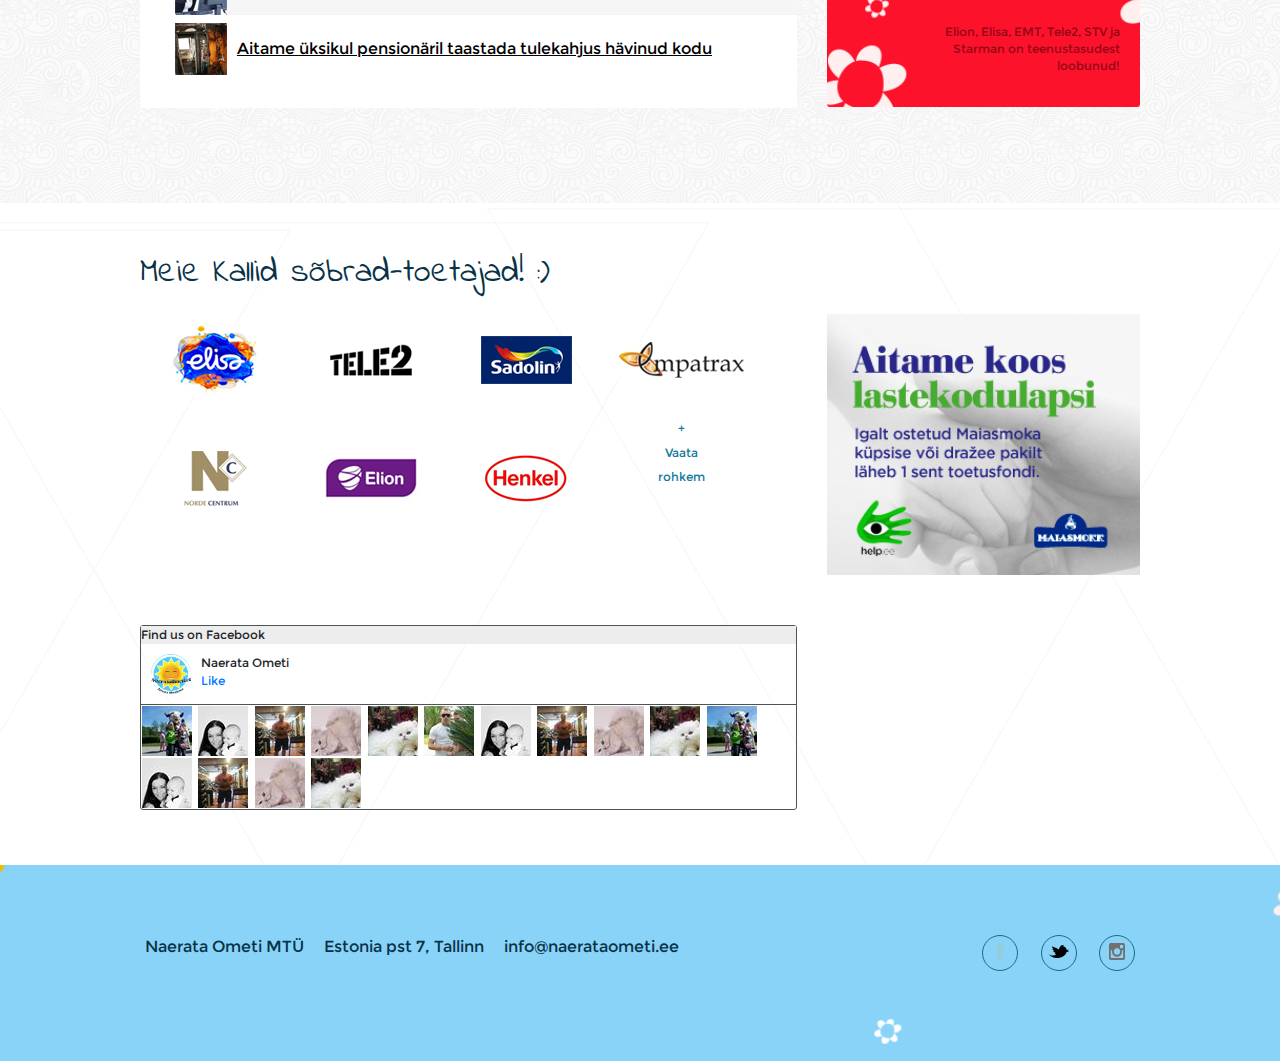
==== commit a3acf529: "Add text" ====
--- a/index.html
+++ b/index.html
@@ -57,10 +57,10 @@
                                 <a href="#"><i class="fas fa-caret-right"></i>Typi non habent</a>
                             </div>
                         </li>
-                        <li><a href="">Oled abivajaja?</a></li>
+                        <li><a href="oled.html">Oled abivajaja?</a></li>
                         <li><a href="">Galerii</a></li>
                         <li><a href="">Toetajad</a></li>
-                        <li><a href="">Kontakt</a></li>
+                        <li><a href="kontakt.html">Kontakt</a></li>
 
                     </ul>
                 </div>
--- a/css/style.css
+++ b/css/style.css
@@ -545,7 +545,6 @@
     -ms-background-size: cover;
     background-size: cover;
     background-position: center;
-    max-width: 304px;
     width:100%;
     min-height: 433px;
     border-radius: 3px;
@@ -704,6 +703,69 @@
     background-position: center;
     margin-top: 60px;
 }
+.price {
+    height: 142px;
+    text-align: center;
+}
+.price2 {
+    height: 142px;
+    text-align: center;
+}
+.price3 {
+    height: 142px;
+    text-align: center;
+}
+.box_right img {
+    width: 21px;
+    height: 18px;
+    margin-left: 25px;
+}
+.price2 {
+    background-color: #fafafa;
+}
+.price3 {
+    background-color: #f5f5f5;
+}
+button {
+    cursor: pointer;
+}
+.box_right .price p {
+    font-family: Montserrat;
+    font-size: 34px;
+    line-height: 0.35;
+    letter-spacing: normal;
+    text-align: center;
+    color: #000000;
+    padding-top: 26px;
+    padding-bottom: 24px;
+}
+.box_right .price2 p {
+    font-family: Montserrat;
+    font-size: 34px;
+    line-height: 0.35;
+    letter-spacing: normal;
+    text-align: center;
+    color: #000000;
+    padding-top: 26px;
+    padding-bottom: 24px;
+}
+.box_right .price3 p {
+    font-family: Montserrat;
+    font-size: 34px;
+    line-height: 0.35;
+    letter-spacing: normal;
+    text-align: center;
+    color: #000000;
+    padding-top: 26px;
+    padding-bottom: 24px;
+}
+.box_right button {
+    width: 186px;
+    height: 42px;
+    border-radius: 21.2px;
+    background-color: #f2e65a;
+    border: none;
+}
 .h-sectn_oled-left h2 {
     font-family: Montserrat-Bold;
     font-size: 24px;
@@ -808,7 +870,8 @@
     width: 47%;
 }
 .h-sectn_oled-left {
-    width: 72%;
+    width: 65%;
+    margin-right: 20px;
 }
 label {
     font-family: Montserrat-Regular;
@@ -819,7 +882,7 @@
 }
 .h-sectn_digimakse-right {
     width: 28%;
-    margin: 0 auto;
+    margin: 20px auto;
 }
 
 .bank span {
@@ -979,23 +1042,287 @@
 }
 .tab-content>.active {
     background-color: #f6f6f6;
+    width: 90%;
 }
 .nav-tabs .nav-link {
     border: solid 1px #e0e0e0;
-    margin-right: 2px;
+    margin-right: 5px;
     font-family: Montserrat-Regular;
     font-size: 14px;
     line-height: 1.71;
     letter-spacing: normal;
     text-align: left;
     color: #727272;
+    border-radius: 0;
 }
 .nav-tabs {
     margin-top: 23px;
+    width: 90%;
+}
+.images {
+    display: flex;
+    justify-content: space-around;
+}
+.photo img {
+    width: 125px;
+    height: 125px;
+    border-radius: 50%;
+    object-fit: cover;
+    border: solid 1px #b2dbf8;
+}
+.photo {
+    border: 2px solid #b2dbf8;
+    border-radius: 50%;
+    padding: 6px;
+    width: 142px;
+    margin: 29px auto;
+}
+.photo:hover {
+    border: 2px solid #f2e65a;
+}
+.photo img:hover {
+    border: 1px solid #f2e65a;
+}
+.image_text h2 {
+    font-size: 18px;
+    line-height: 1.22;
+    color: #000000;
+    font-family: Montserrat-Regular;
+    text-align: center;
+    margin-bottom: 4px;
+    font-weight: normal;
+}
+.image_text {
+    text-align: center;
+    margin-top: 20px;
+    margin-bottom: 20px;
+}
+.image_text .email {
+    color: #47799d;
+    font-size: 14px;
+}
+.image_text h3 {
+    font-size: 14px;
+    font-family: Montserrat-Regular;
+    color: #727272;
+    margin: 5px;
+}
+.image_text p {
+    font-family: Montserrat-Regular;
+    font-size: 12px;
+    line-height: 1.5;
+    letter-spacing: normal;
+    text-align: center;
+    color: #727272;
+}
+@media (max-width: 992px) {
+.images {
+    flex-wrap: wrap;
+}
 }
 @media (max-width: 500px) {
     .saada1 button {
         margin-bottom: 20px;
         margin-top: 22px;
     }
-}+}
+
+/*tula page*/
+
+ul {
+    margin-bottom: 20px;
+}
+.h-sectn_oled-left span {
+    font-weight: bold;
+}
+.h-sectn_oled-left p {
+    margin-bottom: 25px;
+}
+
+.h-sectn_oled-left h1 {
+    font-size: 24px;
+    color: #000000;
+    font-family: Montserrat-Bold;
+    margin-bottom: 20px;
+}
+/* The container */
+.container2 {
+    display: block;
+    position: relative;
+    padding-left: 35px;
+    margin-bottom: 12px;
+    cursor: pointer;
+    -webkit-user-select: none;
+    -moz-user-select: none;
+    -ms-user-select: none;
+    user-select: none;
+    font-family: Montserrat-Regular;
+    font-size: 14px;
+    line-height: 1.71;
+    letter-spacing: normal;
+    text-align: left;
+    color: #727272;
+}
+
+/* Hide the browser's default checkbox */
+.check .container2 input {
+    position: absolute;
+    opacity: 0;
+    cursor: pointer;
+    height: 0;
+    width: 0;
+}
+
+/* Create a custom checkbox */
+.checkmark {
+    position: absolute;
+    top: 0;
+    left: 0;
+    height: 25px;
+    width: 25px;
+    background-color: #eee;
+    border-radius: 3px;
+    border: solid 1px rgba(30, 30, 31, 0.19);
+}
+
+/* Create the checkmark/indicator (hidden when not checked) */
+.checkmark:after {
+    content: "";
+    position: absolute;
+    display: none;
+}
+
+/* Show the checkmark when checked */
+.container2 input:checked ~ .checkmark:after {
+    display: block;
+}
+
+/* Style the checkmark/indicator */
+.container2 .checkmark:after {
+    left: 9px;
+    top: 5px;
+    width: 5px;
+    height: 10px;
+    border: solid #000000;
+    border-width: 0 3px 3px 0;
+    -webkit-transform: rotate(45deg);
+    -ms-transform: rotate(45deg);
+    transform: rotate(45deg);
+}
+.check {
+    display: flex;
+    justify-content: space-between;
+    width: 90%;
+}
+.label2 {
+    margin-top: 19px;
+}
+@media(max-width: 1167px) {
+.check {
+    flex-direction: column;
+}
+    .h-sectn_oled-left {
+        margin-bottom: 20px;
+    }
+    .saada {
+        text-align: start;
+    }
+    .saada button {
+        margin-top: 50px;
+    }
+}
+
+/*toeta*/
+
+ .meie_kontod {
+     border: solid 1px #ebebeb;
+     margin-bottom: 32px;
+     margin-top: 30px;
+ }
+ .meie_kontod h1 {
+     font-family: Montserrat-Regular;
+     font-size: 18px;
+     line-height: 1.33;
+     letter-spacing: normal;
+     text-align: left;
+     color: #000000;
+     margin: 0;
+     padding: 17px;
+     width: 100%;
+     height: 59px;
+     background-color: #ececec;
+ }
+ .banks_numbers h2 {
+     font-size: 16px;
+     font-weight: bold;
+     font-family: Montserrat-Bold;
+     color: #727272;
+     margin-top: 6px;
+     margin-bottom: 6px;
+ }
+ .banks_numbers h4 {
+     font-family: Montserrat-Regular;
+     font-size: 14px;
+     line-height: 1.71;
+     letter-spacing: normal;
+     text-align: left;
+     color: #727272;
+     margin: 0;
+ }
+.text_text {
+    width: 100%;
+    height: 174px;
+    border-radius: 3px;
+    border: solid 1px #e0e0e0;
+    margin-top: 12px;
+    margin-bottom: 25px;
+}
+ .banks_numbers {
+     margin-top: 30px;
+     margin-left: 25px;
+     margin-right: 25px;
+ }
+ .paragraph p {
+     margin-top: 2px;
+     margin-bottom: 0;
+ }
+.paragraph {
+    margin: 60px 0 44px 25px;
+}
+.banks_numbers p {
+    margin-bottom: 9px;
+}
+.banks_numbers .text {
+    margin-top: 30px;
+    padding-bottom: 20px;
+}
+.paragraph img {
+    width: 147px;
+    height: 47px;
+    object-fit: cover;
+}
+
+@media (max-width: 500px) {
+    .meie_kontod h1 {
+        height: 69px;
+    }
+}
+
+
+
+
+
+
+
+
+
+
+
+
+
+
+
+
+
+
+
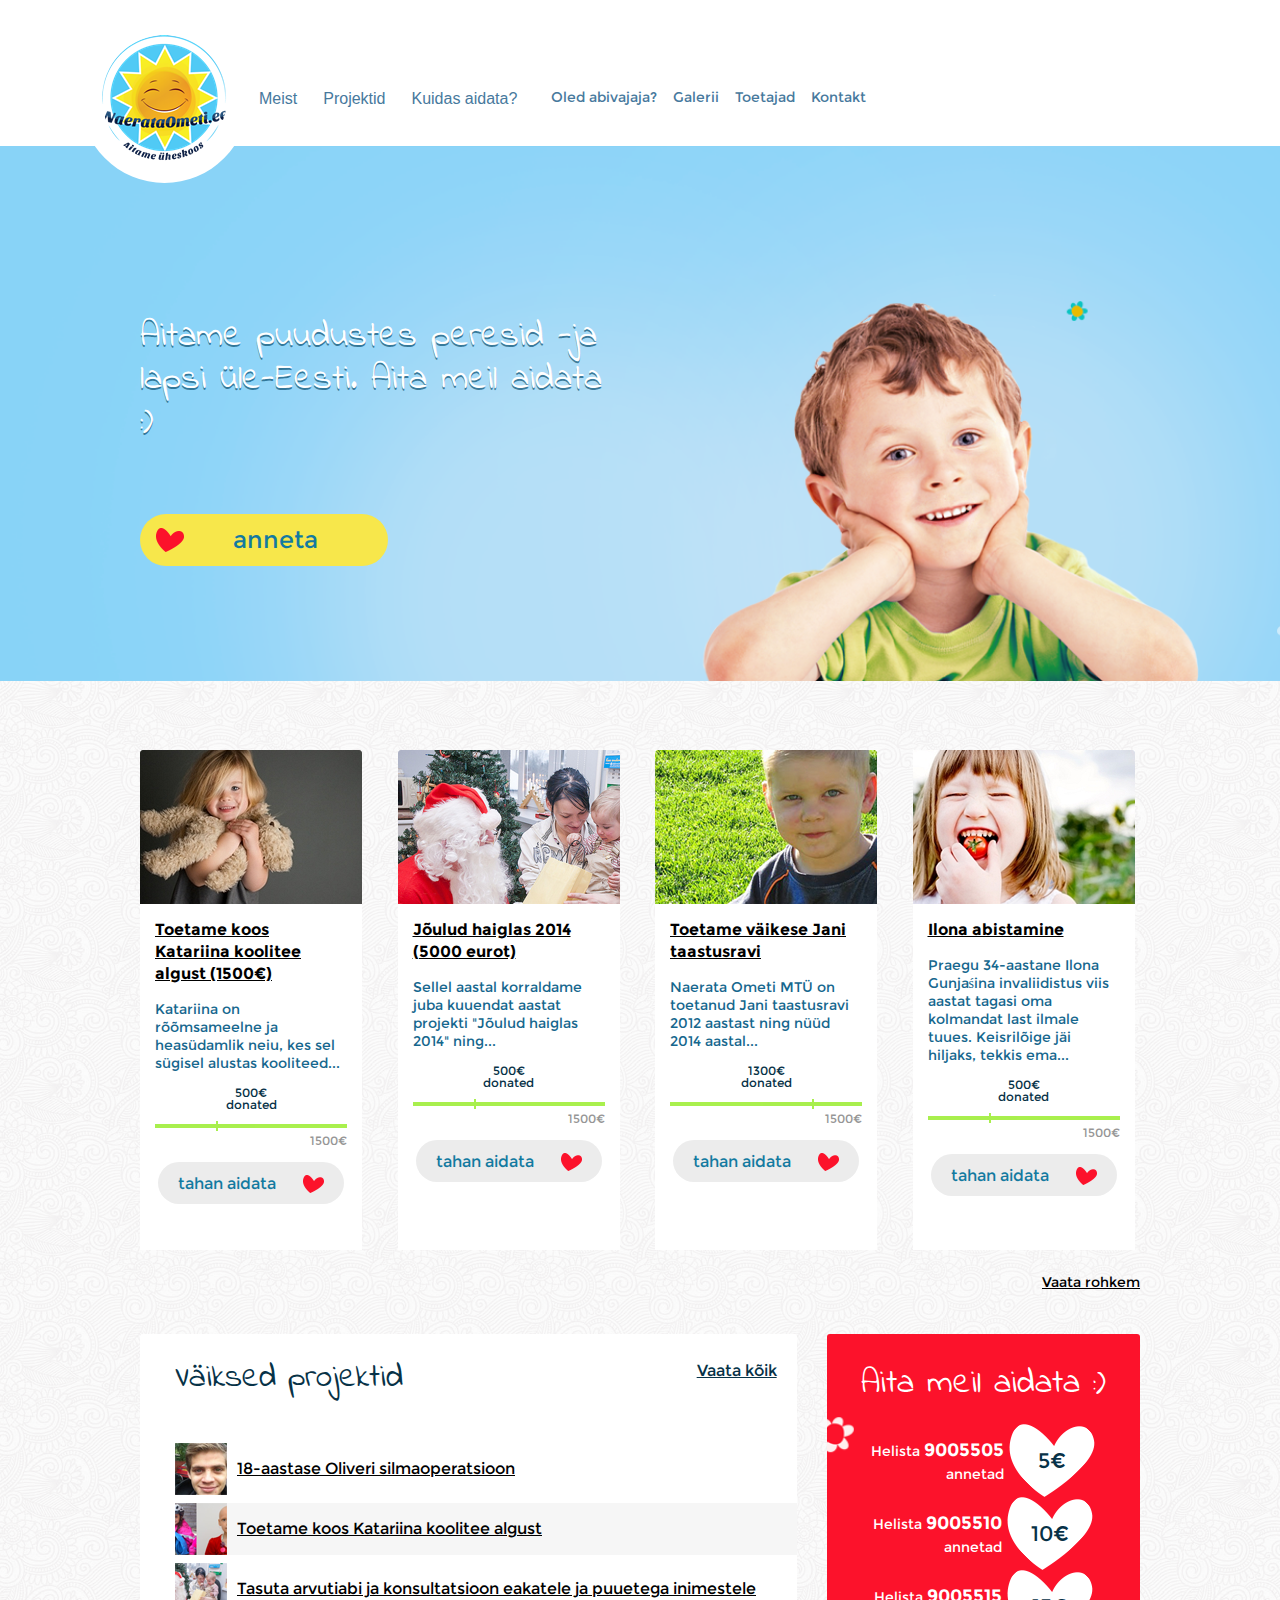
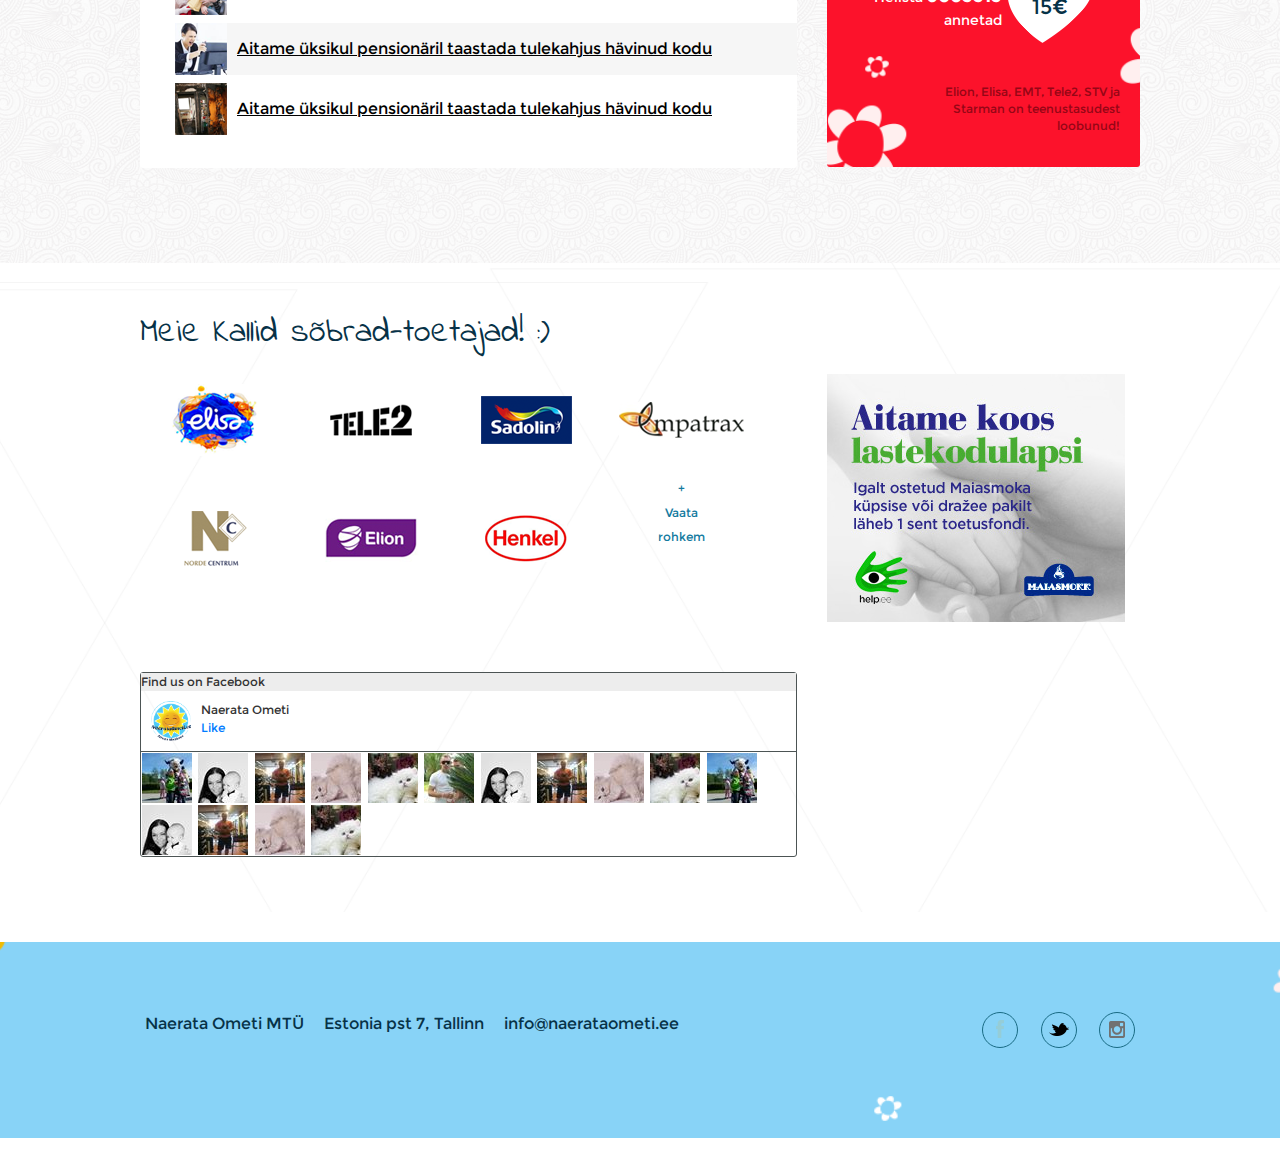
==== commit 19db1165: "modal" ====
--- a/index.html
+++ b/index.html
@@ -17,58 +17,53 @@
 </head>
 
 <body>
-<div class="top-banner">
-    <nav class="nav_bar">
-        <div class="container">
-            <a class="navbar-logo" href="index.html"><img src="images/logo.png"> </a>
-            <button class="nav-bar navbar-btn" type="button" data-toggle="collapse" data-target="#navbarCollapse"
-                    aria-controls="navbarCollapse" aria-expanded="false" aria-label="Toggle navigation">
-                <i class="fas fa-bars"></i>
-            </button>
-            <div class="top-nav">
-
-                <div class="nav-menu">
-                    <ul>
-                        <li class="dropdown">
-                            <a href="" class="dropbtn" aria-disabled="true">Meist
-                                <i class="fa fa-caret-down"></i>
-                            </a>
-                            <div class="dropdown-content">
-                                <a href="#"><i class="fas fa-caret-right"></i>Typi non habent</a>
-
-                            </div>
-                        </li>
-                        <li class="dropdown">
-                            <a href="" class="dropbtn" aria-disabled="true">Projektid
-                                <i class="fa fa-caret-down"></i>
-                            </a>
-                            <div class="dropdown-content">
-                                <a href="#"><i class="fas fa-caret-right"></i>Typi non habent</a>
-                                <a href="#"><i class="fas fa-caret-right"></i>Typi non habent</a>
-                                <a href="#"><i class="fas fa-caret-right"></i>Typi non habent</a>
-                                <a href="#"><i class="fas fa-caret-right"></i>Typi non habent</a>
-                            </div>
-                        </li>
-                        <li class="dropdown">
-                            <a href="" class="dropbtn" aria-disabled="true">Kuidas aidata?
-                                <i class="fa fa-caret-down"></i>
-                            </a>
-                            <div class="dropdown-content">
-                                <a href="#"><i class="fas fa-caret-right"></i>Typi non habent</a>
-                            </div>
-                        </li>
-                        <li><a href="oled.html">Oled abivajaja?</a></li>
-                        <li><a href="">Galerii</a></li>
-                        <li><a href="">Toetajad</a></li>
-                        <li><a href="kontakt.html">Kontakt</a></li>
-
-                    </ul>
-                </div>
-
-            </div>
-
-        </div>
-    </nav>
+<nav class="navbar navbar-expand-lg navbar-light">
+    <a class="navbar-brand" href="#"><img src="images/logo.png"></a>
+    <button class="navbar-toggler" type="button" data-toggle="collapse" data-target="#navbarSupportedContent" aria-controls="navbarSupportedContent" aria-expanded="false" aria-label="Toggle navigation">
+        <span class="navbar-toggler-icon"></span>
+    </button>
+
+    <div class="collapse navbar-collapse" id="navbarSupportedContent">
+        <ul class="navbar-nav mr-auto">
+
+            <li class="nav-item dropdown ">
+                <a class="dropbtn">Meist<i class="fa fa-caret-down"></i></a>
+                <ul class="dropdown-content" aria-labelledby="navbarDropdown1">
+                    <li> <a class="dropdown-item" href="#">Typi non habent </a></li>
+                    <li><a class="dropdown-item" href="#">Typi non habent </a></li>
+
+                </ul>
+            </li>
+            <li class="nav-item dropdown">
+                <a class="dropbtn">Projektid<i class="fa fa-caret-down"></i></a>
+                <ul class="dropdown-content" aria-labelledby="navbarDropdown2">
+                    <li> <a class="dropdown-item" href="#">Typi non habent </a></li>
+                    <li><a class="dropdown-item" href="#">Typi non habent </a></li>
+                </ul>
+            </li>
+            <li class="nav-item dropdown">
+                <a class="dropbtn">Kuidas aidata?<i class="fa fa-caret-down"></i></a>
+                <ul class="dropdown-content" aria-labelledby="navbarDropdown">
+                    <li> <a class="dropdown-item" href="#">Typi non habent </a></li>
+                    <li><a class="dropdown-item" href="#">Typi non habent </a></li>
+
+                </ul>
+            </li>
+            <li class="nav-item">
+                <a class="nav-link" href="#">  Oled abivajaja? </a>
+            </li>
+            <li class="nav-item">
+                <a class="nav-link" href="#">Galerii </a>
+            </li>
+            <li class="nav-item">
+                <a class="nav-link" href="#">Toetajad</a>
+            </li>
+            <li class="nav-item">
+                <a class="nav-link" href="#">Kontakt</a>
+            </li>
+        </ul>
+    </div>
+</nav>
 </div>
 
 <section class="h-section1">
--- a/css/style.css
+++ b/css/style.css
@@ -35,9 +35,6 @@
     box-sizing: border-box;
 }
 
-img {
-    width: 100%;
-}
 
 h1, h2, h3, h4, h5, h6, p, ul {
     margin: 0;
@@ -69,98 +66,94 @@
 
 /* Top Navigation Bar */
 
-.nav_bar > .container {
-    max-width: 1020px;
-    padding:20px 15px;
-    margin-bottom: -78px;
-}
-.navbar-logo img{
-    max-width: 177px;
-    width:100%;
-    height: 177px;
-    border: 20px solid #ffffff;
-    background: #ffffff;
+.navbar-expand-lg {
+    width: 57%;
+    margin: 0 auto -50px;
+}
+.navbar-brand {
+    margin-right: 170px;
+}
+.nav_area {
+    display: flex;
+    margin: 0 auto;
+}
+.navbar-light .navbar-brand img {
+    border: 22px solid #ffffff;
     border-radius: 50%;
-    margin-top: -34px;
-}
-.nav-bar{
-    display: none;
-}
-.top-nav{
+    background-color: #ffffff;
+
+}
+.navbar-light .navbar-nav .nav-link {
+    font-family: Montserrat-Regular;
+    font-size: 14px;
+    font-weight: normal;
+    font-style: normal;
+    font-stretch: normal;
+    line-height: 3.14;
+    letter-spacing: normal;
+    text-align: left;
+    color: #47799d;
+}
+.dropbtn i {
+    margin-left: 6px;
+}
+
+
+
+.dropbtn {
+    color: white;
+    font-size: 16px;
+    border: none;
+    margin-right: 20px;
+}
+
+.dropdown {
+    position: relative;
     display: inline-block;
-    float: right;
-    padding-top: 67px;
-}
-.nav-menu{
-    display: inline-block;
-}
-.nav-menu ul{
-    list-style-type: none;
-    padding-left: 0;
-}
-.nav-menu ul li{
-    display: inline-block;
-    float: left;
-    margin-left: 10px;
-}
-.nav-menu ul li a{
-    font-family: 'Montserrat-Regular';
-    font-size: 14px;
-    color: #137aa0;
-    padding: 8px 5px;
-}
-.nav-menu ul li a:hover {
-    color: #0f5d7a;
-}
-.nav-menu ul:after{
-    content: "";
-    display: table;
-    clear: both;
-}
-.nav-menu ul{
-    margin-bottom: 0;
-}
-
-.nav-menu .dropdown-content {
-    margin-top: -2px;
+    margin-top: 19px;
+}
+
+.dropdown-content {
     display: none;
     position: absolute;
-    background-color: #137aa0;
+    background-color: #47799d;
     min-width: 160px;
+    box-shadow: 0px 8px 16px 0px rgba(0,0,0,0.2);
     z-index: 1;
 }
-.nav-menu .dropdown:hover .dropbtn {
-    background-color: #137aa0;
-    color: #ffffff;
-
-}
-.nav-menu ul li .dropdown-content {
-    padding-top: 20px;
-    padding-bottom: 20px;
-}
-.nav-menu ul li .dropdown-content a {
-    float: none;
-    color: #ffffff;
-    padding: 0px 16px;
+
+.dropdown-content a {
+    color: black;
+    padding: 12px 16px;
     text-decoration: none;
     display: block;
-    text-align: left;
-}
-
-.nav-menu .dropdown-content a:hover {
-    color: #f7e74b;
-}
-
-.nav-menu .dropdown:hover .dropdown-content {
-    display: block;
-}
-.nav-menu .dropdown i {
-    padding-right: 5px;
-}
-.nav-menu a[aria-disabled="true"] {
-    pointer-events: none;
-}
-
+}
+a:not([href]):not([tabindex]) {
+    color: #47799d;
+}
+
+.dropdown-content a:hover {background-color: #47799d;}
+
+.dropdown:hover .dropdown-content {display: block;}
+
+.dropdown:hover .dropbtn {
+    background-color: #47799d;
+    padding: 7px;
+    color: #47799d;
+}
+.navbar-light .navbar-nav .nav-link:focus, .navbar-light .navbar-nav .nav-link:hover {
+    color: #47799d;
+}
+@media (max-width: 1534px) {
+    .navbar-expand-lg {
+        width: 90%;
+    }
+}
+@media (max-width: 1842px) {
+    .navbar-brand {
+        margin-right: 10px;
+    }
+}
 @media (max-width: 1700px){
 
 }
@@ -770,7 +763,6 @@
     font-family: Montserrat-Bold;
     font-size: 24px;
     font-weight: bold;
-    line-height: 0.67;
     letter-spacing: normal;
     color: #000000;
     margin-bottom: 22px;
@@ -1307,22 +1299,310 @@
         height: 69px;
     }
 }
-
-
-
-
-
-
-
-
-
-
-
-
-
-
-
-
-
-
-
+/*toetame */
+
+
+.logos_area {
+    display: flex;
+    align-items: center;
+    margin-top: 6px;
+}
+.logos {
+    margin-right: 30px;
+}
+.info {
+    display: flex;
+    margin-top: 83px;
+    justify-content: space-between;
+    margin-bottom: 75px;
+}
+.lisainfo ul {
+    margin-bottom: 0;
+}
+.lisainfo h2 {
+    font-size: 18px;
+    font-weight: bold;
+    color: #000000;
+    font-family: Montserrat-Bold;
+    margin-bottom: 11px;
+}
+.lisainfo li {
+    font-family: Montserrat-Regular;
+    font-size: 14px;
+    line-height: 1.71;
+    letter-spacing: normal;
+    text-align: left;
+    color: #727272;
+}
+.box {
+    text-align: center;
+    margin-left: 40px;
+}
+.box button {
+    display: flex;
+    align-items: center;
+    font-size: 12px;
+    font-family: Montserrat-Regular;
+    border-radius: 3px;
+}
+.social_box {
+    display: flex;
+    align-items: flex-end;
+}
+.button1 {
+    background-color: #4762b7;
+    color: #ffffff;
+    border: none;
+}
+.button2 {
+    background-color: #fafafa;
+    color: #000000;
+    border: 1px solid #cecece;
+}
+.button3 {
+    background-color: #ffffff;
+    border: 1px solid #cecece;
+    color: #df4a31;
+    padding-left: 20px;
+    padding-right: 20px;
+}
+.button1 span {
+    color: #4762b7;
+    background-color: #ffffff;
+    font-size: 11px;
+    padding: 2px 3px 0 5px;
+    margin-right: 4px;
+}
+.button2 span {
+    color: #00aaef;
+    font-size: 11px;
+    padding: 2px 3px 0 5px;
+    margin-right: 4px;
+}
+
+body {
+    font-family: "HelveticaNeue-Light","Helvetica Neue Light","Helvetica Neue",Helvetica,Arial,"Lucida Grande",sans-serif;
+    font-size: 16px;
+    color: #333;
+}
+
+.tooltip {
+    display: inline-block;
+    position: relative;
+    cursor: pointer;
+    border-bottom: dotted 1px grey;
+    padding-bottom: 2px;
+    opacity: unset;
+}
+
+.tooltip:after {
+    content: attr(data-tooltip);
+    display: block;
+    position: absolute;
+    color: #000000;
+    padding: 3px;
+    border-radius: 3px;
+    bottom: 138%;
+    text-align: center;
+    display: none;
+    font-size: 14px;
+    line-height: 1.3;
+    border: 1px solid rgba(0, 0, 0, 0.5);
+    width: 54px;
+    height: 34px;
+}
+
+.tooltip:before {
+    content: "";
+    transform: rotate(45deg);
+    width: 10px;
+    height: 10px;
+    top: -13px;
+    position: absolute;
+    left: 50%;
+    margin-left: -5px;
+    display: none;
+    z-index: 2;
+    border-right: 1px solid rgba(0, 0, 0, 0.5);
+    border-bottom: 1px solid rgba(0, 0, 0, 0.5);
+}
+
+.tooltip:hover:after,
+.tooltip:hover:before {
+    display: block;
+}
+.image_line {
+    /*display: flex;*/
+    /*justify-content: space-between;*/
+    /*margin-top: 15px;*/
+    /*margin-bottom: 47px;*/
+}
+.item {
+    /*width: 60px;*/
+    /*height: 60px;*/
+}
+.item img {
+    width: 60px;
+    height: 60px;
+    object-fit: cover;
+}
+@media (max-width: 1062px) {
+    .info {
+        flex-direction: column;
+        margin-top: 94px;
+    }
+    .social_box {
+        margin-top: 30px;
+    }
+    .box {
+        margin-right: 34px;
+        margin-left: 0;
+    }
+}
+
+
+/**/
+
+.container {
+    margin: auto;
+}
+
+.main-img img,
+.imgs img {
+    width: 100%
+}
+.main-img {
+    margin-bottom: 15px;
+}
+.imgs {
+    display: flex;
+    grid-template-columns: repeat(4, 1fr);
+    grid-gap: 5px;
+    margin-top: 5px;
+    justify-content: space-between;
+    margin-bottom: 48px;
+}
+.imgs img {
+    width: 54px;
+    height: 53px;
+    object-fit: cover;
+}
+footer {
+    text-align: center;
+    margin: 30px 0px;
+}
+
+footer p {
+    color: #fff;
+    font-size: 0.9rem;
+}
+
+
+/* css aimation for the images */
+
+@keyframes fadeIn {
+    to {
+        opacity: 1;
+    }
+}
+
+.fade-in {
+    opacity: 0;
+    animation: fadeIn 0.5s ease-in 1 forwards;
+}
+/*toeta-page*/
+
+.anneta {
+    background-color: #f6f6f6;
+    padding: 30px;
+}
+.modal-content {
+    width: 100%;
+}
+.modal-header {
+    width: 100%;
+    border-bottom: none;
+}
+.input_toetan input {
+    width: 82%;
+    height: 45px;
+    border: solid 1px #e0e0e0;
+    margin: 0 auto 30px;
+}
+.input_toetan select {
+    margin: 0 auto 30px;
+    width: 82%;
+    height: 45px;
+    border: solid 1px #e0e0e0;
+}
+.modals_input {
+    display: flex;
+}
+.modals_input textarea {
+    width: 82%;
+    margin-left: 35px;
+}
+.input_toetan {
+    width: 50%;
+}
+.input_toetan label {
+    margin-left: 35px;
+}
+.input_toetan button {
+    margin-top: 30px;
+    margin-right: 32px;
+}
+.meie_image img {
+    width: 109px;
+    height: 109px;
+}
+.h-sectn_oled-left .meie_kallid {
+    font-family: Montserrat-Regular;
+    font-size: 24px;
+    font-weight: normal;
+    font-style: normal;
+    font-stretch: normal;
+    line-height: 1;
+    letter-spacing: normal;
+    text-align: left;
+    color: #000000;
+    margin-top: 129px;
+}
+.meie_image {
+    margin-right: 25px;
+}
+.modal-dialog {
+    margin: 0 auto;
+    max-width: 785px;
+}
+@media (max-width: 1200px) {
+    .modal-content {
+        width: 70%;
+        margin: 0 auto;
+    }
+    .modals_input {
+        flex-direction: column;
+    }
+    .input_toetan {
+        width: 100%;
+    }
+    .input_toetan .saada {
+text-align: center;
+    }
+}
+@media (max-width: 768px) {
+    .h-sectn_oled-left .meie_kallid {
+        margin-top: 60px;
+    }
+}
+@media (max-width: 500px) {
+    .modal-content {
+        width: 90%;
+    }
+    .input_toetan input {
+        margin: 0 auto 10px;
+    }
+    .input_toetan select {
+        margin: 0 auto 10px;
+    }
+}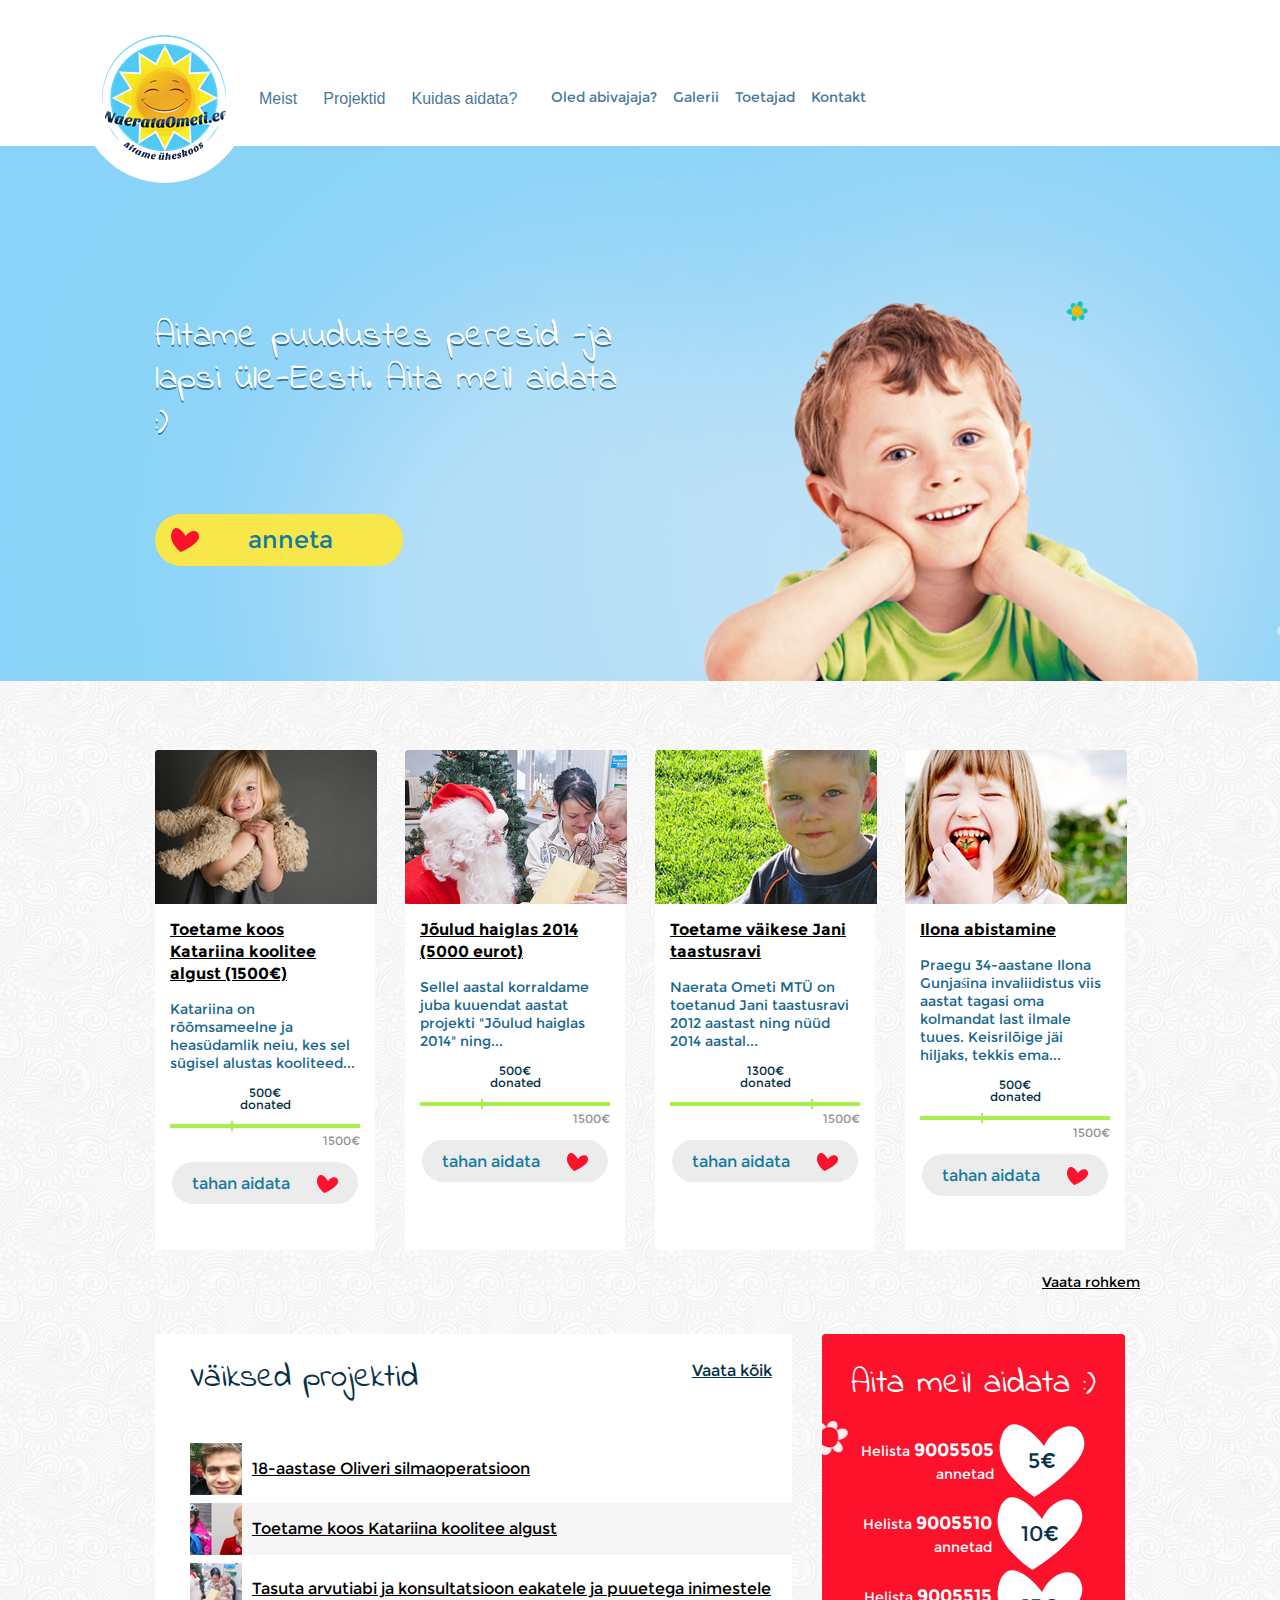
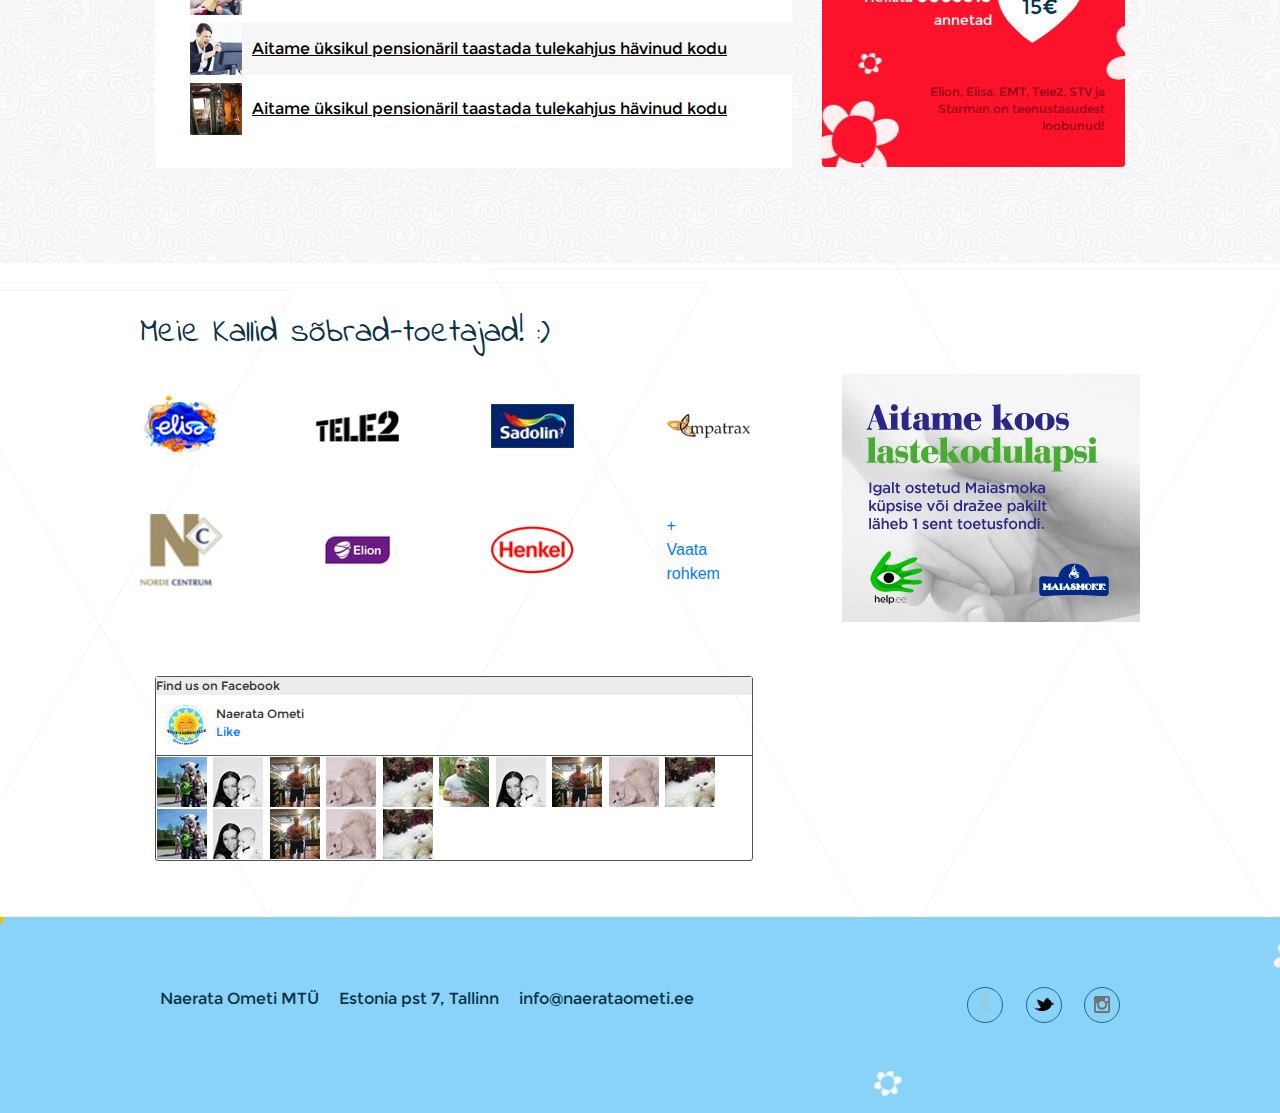
==== commit 1d397ecc: "fix" ====
--- a/index.html
+++ b/index.html
@@ -50,16 +50,16 @@
                 </ul>
             </li>
             <li class="nav-item">
-                <a class="nav-link" href="#">  Oled abivajaja? </a>
+                <a class="nav-link" href="oled.html">  Oled abivajaja? </a>
             </li>
             <li class="nav-item">
-                <a class="nav-link" href="#">Galerii </a>
+                <a class="nav-link" href="galerii.html">Galerii </a>
             </li>
             <li class="nav-item">
                 <a class="nav-link" href="#">Toetajad</a>
             </li>
             <li class="nav-item">
-                <a class="nav-link" href="#">Kontakt</a>
+                <a class="nav-link" href="kontakt.html">Kontakt</a>
             </li>
         </ul>
     </div>
@@ -94,7 +94,7 @@
     <div class="container">
         <div class="h-section2-1">
             <div class="row">
-                <div class="col-md-3">
+                <div class="col-md-3 col-sm-6">
                     <div class="post-box">
                         <img src="images/img1.png">
                         <h1>Toetame koos
@@ -113,7 +113,7 @@
                         </div>
                     </div>
                 </div>
-                <div class="col-md-3">
+                <div class="col-md-3 col-sm-6">
                     <div class="post-box">
                         <img src="images/img2.png">
                         <h1>Jõulud haiglas 2014 (5000 eurot)
@@ -131,7 +131,7 @@
                         </div>
                     </div>
                 </div>
-                <div class="col-md-3">
+                <div class="col-md-3 col-sm-6">
                     <div class="post-box">
                         <img src="images/img3.png">
                         <h1>Toetame väikese Jani taastusravi
@@ -149,7 +149,7 @@
                         </div>
                     </div>
                 </div>
-                <div class="col-md-3">
+                <div class="col-md-3 col-sm-6">
                     <div class="post-box">
                         <img src="images/img4.png">
                         <h1>Ilona abistamine
@@ -265,62 +265,63 @@
 
         <div class="h-section3-1">
             <h2>Meie Kallid sõbrad-toetajad! :)</h2>
-            <div class="row">
-                <div class="col-md-8">
-                    <div class="h-sectn3-1-left">
-                        <div class="h-sect3-1_box">
+            <div class="image_area d-flex">
+
+                    <div class="cols row">
+                        <div class="h-sect3-1_box2">
                             <a href="#">
                                 <img src="images/g1.png">
                             </a>
                         </div>
-                        <div class="h-sect3-1_box">
+                        <div class="h-sect3-1_box2">
                             <a href="#">
                                 <img src="images/g2.png">
                             </a>
                         </div>
-                        <div class="h-sect3-1_box">
+                        <div class="h-sect3-1_box2">
                             <a href="#">
                                 <img src="images/g3.png">
                             </a>
                         </div>
-                        <div class="h-sect3-1_box">
+                        <div class="h-sect3-1_box2">
                             <a href="#">
                                 <img src="images/g4.png">
                             </a>
                         </div>
-                        <div class="h-sect3-1_box">
+                        <div class="h-sect3-1_box2">
                             <a href="#">
                                 <img src="images/g5.png">
                             </a>
                         </div>
-                        <div class="h-sect3-1_box">
+                        <div class="h-sect3-1_box2">
                             <a href="#">
                                 <img src="images/g6.png">
                             </a>
                         </div>
-                        <div class="h-sect3-1_box">
+                        <div class="h-sect3-1_box2">
                             <a href="#">
                                 <img src="images/g7.png">
                             </a>
                         </div>
-                        <div class="h-sect3-1_box">
+                        <div class="h-sect3-1_box2">
                             <a href="#">
                                 +<br>
                                 Vaata<br>
                                 rohkem
                             </a>
                         </div>
-
-                    </div>
-                </div>
-
-                <div class="col-md-4">
+                    </div>
+
+
+
+
                     <div class="h-sectn3-1-right">
                         <img src="images/g8.png">
                     </div>
-                </div>
-            </div>
-        </div>
+
+            </div>
+            </div>
+
 
         <div class="h-section3-2">
             <div class="row">
@@ -351,7 +352,7 @@
                             <img src="images/Layer52.png">
                             <img src="images/Layer53.png">
                         </div>
-
+                    </div>
                     </div>
                 </div>
 
--- a/css/style.css
+++ b/css/style.css
@@ -294,6 +294,25 @@
     line-height: 1.21;
     text-align: left;
     color: #ffffff;
+}
+.h-sect3-1_box2 img {
+    width: 83px;
+    height: 72px;
+    object-fit: contain;
+}
+.h-sect3-1_box2 {
+    width: 22%;
+    margin-bottom: 20px;
+    margin-right: 21px;
+}
+.h-sectn3-1-right {
+    text-align: center;
+}
+.cols {
+    width: 100%;
+    display: flex;
+    justify-content: space-around;
+    align-items: center;
 }
 .h-section1 .select-box .dropdown-content {
     padding: 30px 0px;
@@ -368,6 +387,7 @@
 .post-box {
     padding: 0px 0px 20px 0px;
     max-width: 222px;
+    margin: 0 auto;
     background-color: #ffffff;
     min-height: 500px;
 }
@@ -633,7 +653,8 @@
 }
 
 .h-sectn3-2-left {
-    margin-top: 50px;
+    width: 94%;
+    margin-top: 54px;
    border-radius: 3px;
     border: 1px solid #4c5454;
 }
@@ -670,7 +691,11 @@
     height: 50px;
     margin: 1px;
 }
-
+@media (max-width: 768px) {
+.image_area {
+    flex-direction: column;
+}
+}
 @media(max-width: 767px) {
 
 }
@@ -814,7 +839,7 @@
 }
 .box_first {
     display: flex;
-    width: 95%;
+    width: 90%;
     margin: 0 auto;
 }
 select {
@@ -966,7 +991,7 @@
 }
 @media (max-width: 360px) {
     .f_info ul li {
-        font-size: 14px;
+        font-size: 12px;
     }
 }
 /*end second page*/
@@ -1306,9 +1331,11 @@
     display: flex;
     align-items: center;
     margin-top: 6px;
+    flex-wrap: wrap;
 }
 .logos {
     margin-right: 30px;
+    margin-bottom: 20px;
 }
 .info {
     display: flex;
@@ -1431,16 +1458,7 @@
 .tooltip:hover:before {
     display: block;
 }
-.image_line {
-    /*display: flex;*/
-    /*justify-content: space-between;*/
-    /*margin-top: 15px;*/
-    /*margin-bottom: 47px;*/
-}
-.item {
-    /*width: 60px;*/
-    /*height: 60px;*/
-}
+
 .item img {
     width: 60px;
     height: 60px;
@@ -1475,28 +1493,43 @@
     margin-bottom: 15px;
 }
 .imgs {
+    flex-wrap: wrap;
     display: flex;
     grid-template-columns: repeat(4, 1fr);
     grid-gap: 5px;
     margin-top: 5px;
-    justify-content: space-between;
+    justify-content: start;
     margin-bottom: 48px;
 }
 .imgs img {
+    margin: 2px;
     width: 54px;
     height: 53px;
     object-fit: cover;
 }
+.toeta_image img {
+    width: 83px;
+    height: 83px;
+    object-fit: cover;
+}
+
+.modal-body img {
+    width: 100%;
+    object-fit: cover;
+}
 footer {
     text-align: center;
-    margin: 30px 0px;
 }
 
 footer p {
     color: #fff;
     font-size: 0.9rem;
 }
-
+@media (max-width: 1063px) {
+    .box button {
+        margin-top: 20px;
+    }
+}
 
 /* css aimation for the images */
 
@@ -1575,6 +1608,9 @@
     margin: 0 auto;
     max-width: 785px;
 }
+.image_line img {
+    margin: 5px;
+}
 @media (max-width: 1200px) {
     .modal-content {
         width: 70%;
@@ -1605,4 +1641,76 @@
     .input_toetan select {
         margin: 0 auto 10px;
     }
+}
+/*toetajad*/
+.h-sectn_oled-left3 {
+    width: 65%;
+    margin-right: 20px;
+}
+.h-sectn_oled-left3 h2 {
+    font-size: 24px;
+    font-weight: bold;
+    line-height: 0.67;
+    color: #000000;
+    font-family: Montserrat-Bold;
+    margin-bottom: 20px;
+
+}
+.h-sectn_oled-left3 p {
+    font-family: Montserrat-Regular;
+    font-size: 14px;
+    font-weight: normal;
+    font-style: normal;
+    font-stretch: normal;
+    line-height: 1.79;
+    letter-spacing: normal;
+    text-align: left;
+    color: #727272;
+
+}
+.h-sectn_oled-left3 h3 {
+    font-family: Montserrat-Regular;
+    font-size: 24px;
+    font-weight: normal;
+    font-style: normal;
+    font-stretch: normal;
+    line-height: 1;
+    letter-spacing: normal;
+    text-align: left;
+    color: #000000;
+    margin-top: 35px;
+    margin-bottom: 36px;
+}
+.h-sect3-1_box1 img {
+    width: 100px;
+    height: 100px;
+    object-fit: contain;
+    margin-right: 90px;
+}
+.kui {
+    width: 100%;
+    height: 61px;
+    background-color: #fefcdd;
+    margin-top: 32px;
+    margin-bottom: 46px;
+}
+.kui p {
+    font-family: Montserrat-Regular;
+    font-size: 14px;
+    font-weight: normal;
+    font-style: normal;
+    font-stretch: normal;
+    line-height: 1.07;
+    letter-spacing: normal;
+    text-align: left;
+    color: #727272;
+    padding: 23px;
+}
+.row {
+    margin: 0;
+}
+@media (max-width: 768px) {
+    .h-sectn_oled-left3 {
+        width: 100%;
+    }
 }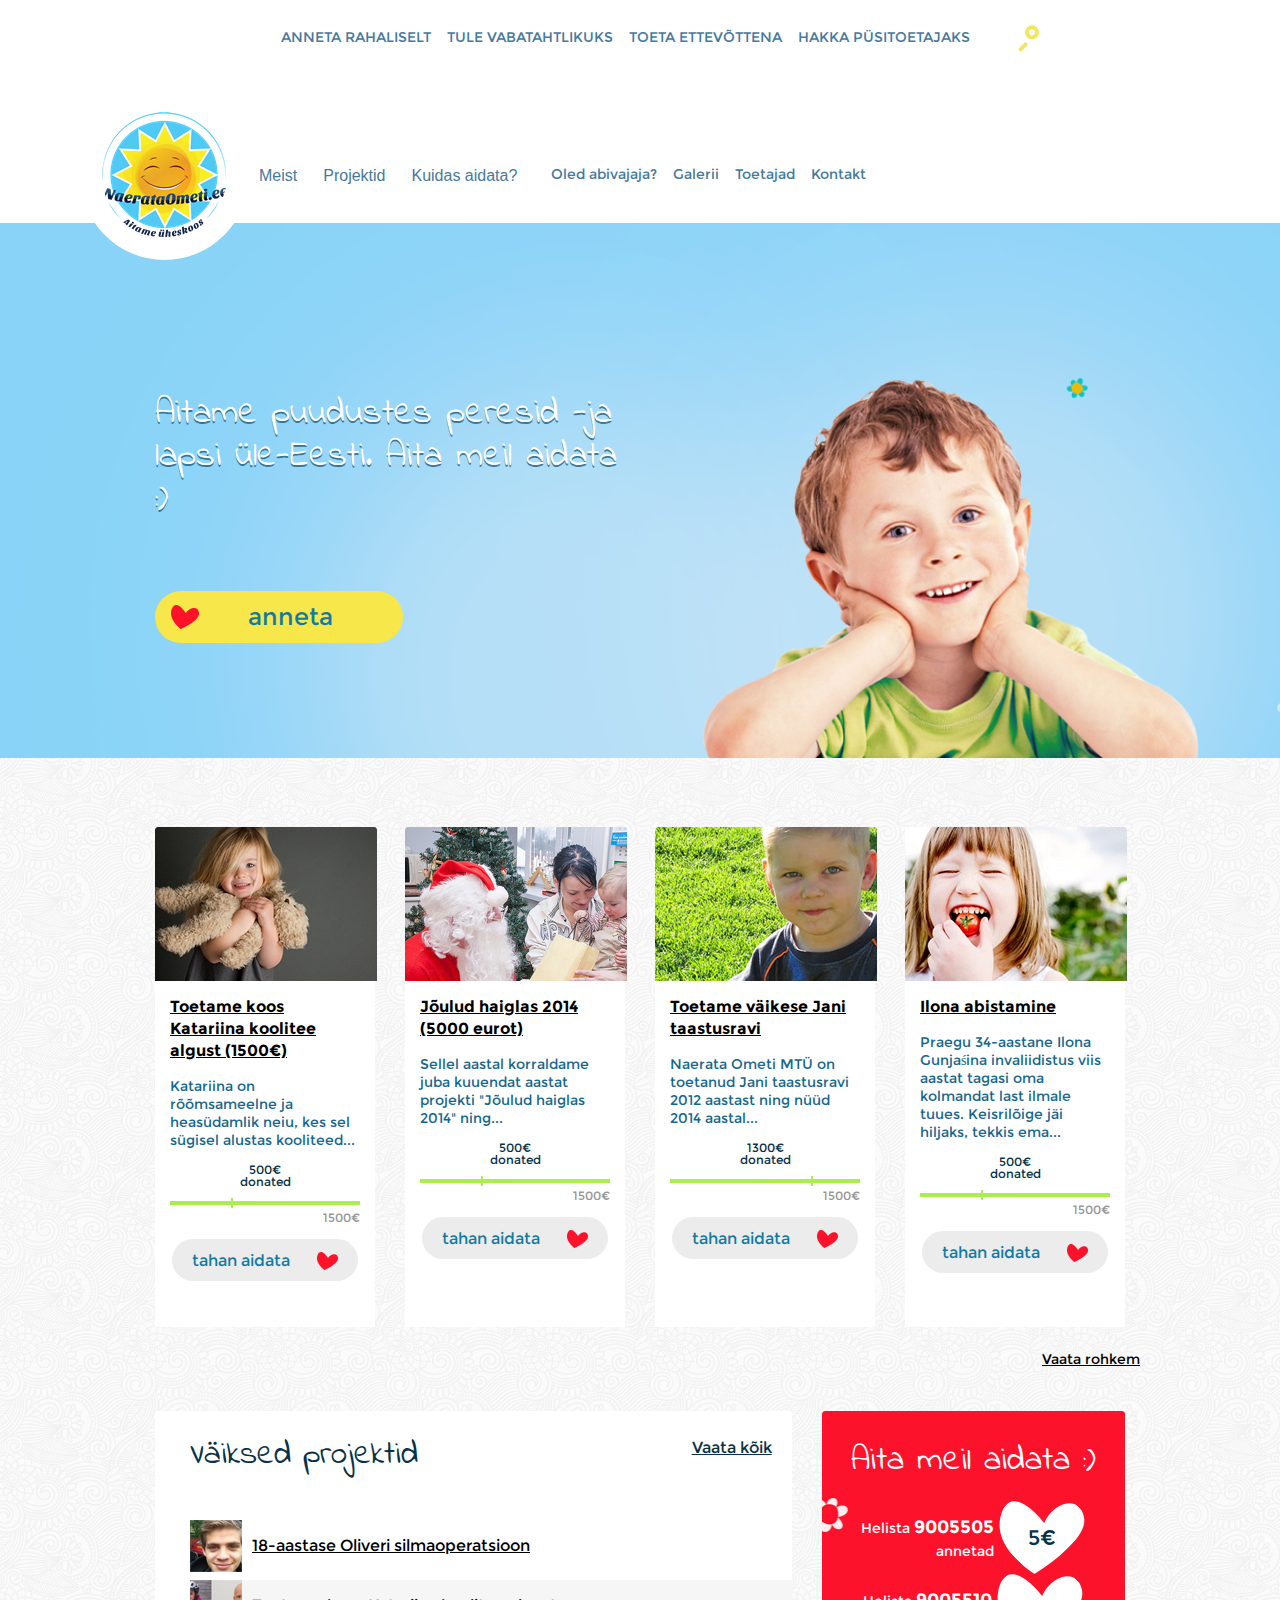
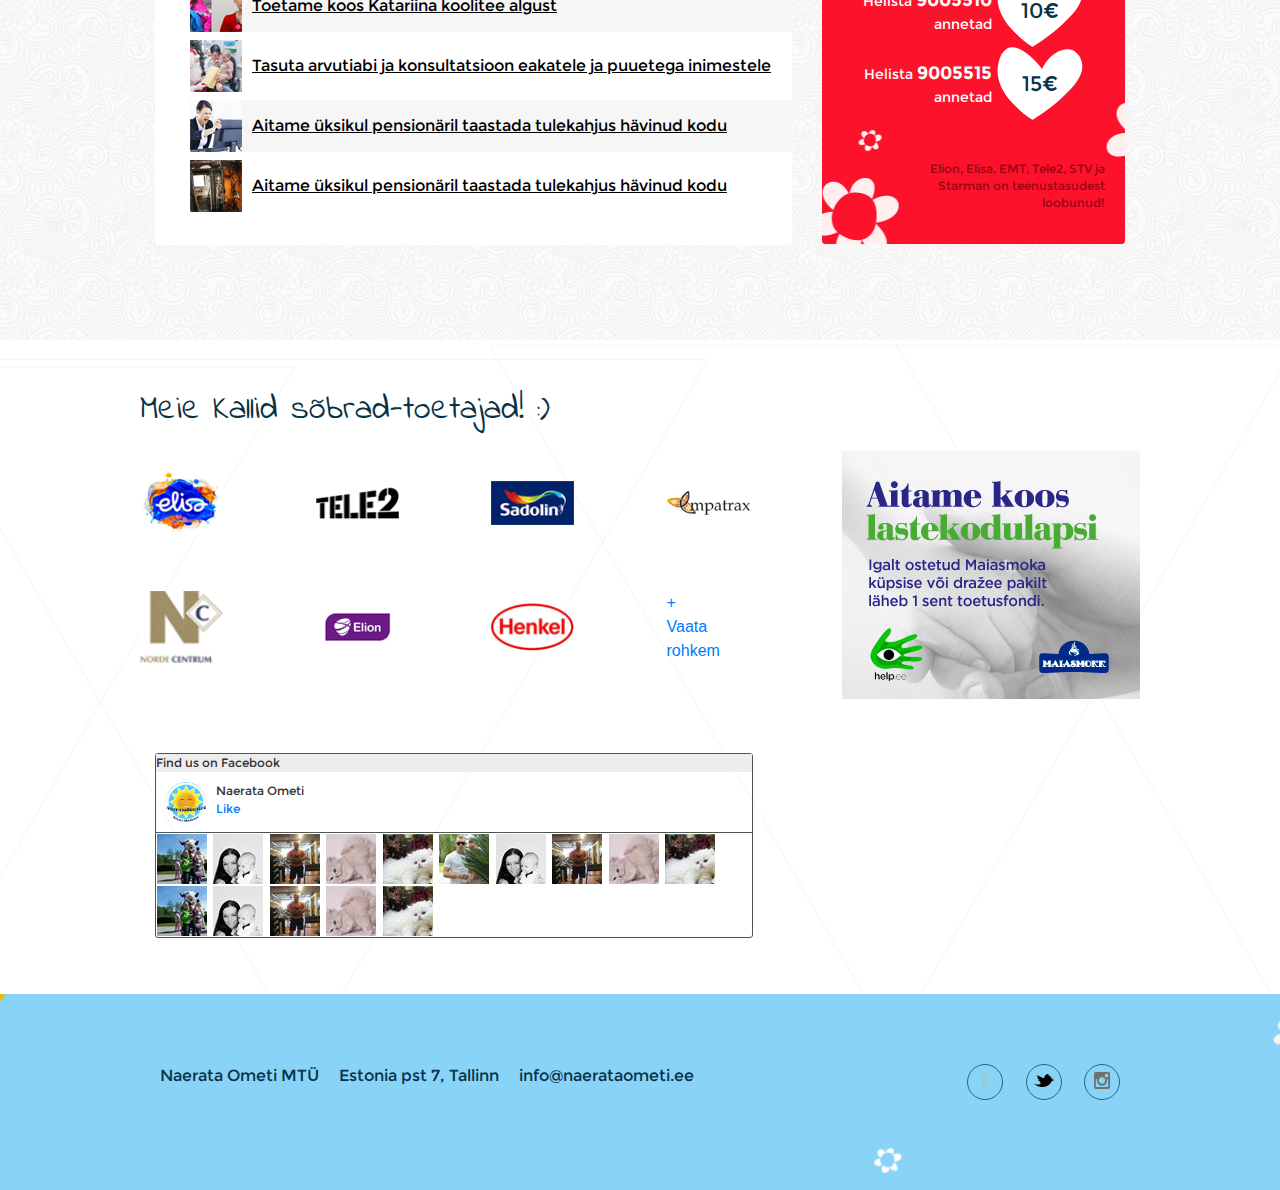
==== commit 4bd4705f: "my first commit" ====
--- a/index.html
+++ b/index.html
@@ -14,9 +14,49 @@
           integrity="sha384-mzrmE5qonljUremFsqc01SB46JvROS7bZs3IO2EmfFsd15uHvIt+Y8vEf7N7fWAU" crossorigin="anonymous">
     <!-- Main CSS -->
     <link href="css/style.css" rel="stylesheet">
+    <link href="css/nav-css.css" rel="stylesheet">
 </head>
 
 <body>
+<nav class="navbar navbar-expand-lg navbar-light first_nav">
+
+
+    <div class="collapse navbar-collapse" id="navbarTogglerDemo03">
+        <ul class="navbar-nav">
+            <li class="nav-item">
+                <a class="nav-link" href="toetajad.html">ANNETA RAHALISELT</a>
+            </li>
+            <li class="nav-item">
+                <a class="nav-link" href="toetajad.html">TULE VABATAHTLIKUKS</a>
+            </li>
+            <li class="nav-item">
+                <a class="nav-link" href="toetajad.html">TOETA ETTEVÕTTENA</a>
+            </li>
+            <li class="nav-item">
+                <a class="nav-link" href="toetajad.html">HAKKA PÜSITOETAJAKS</a>
+            </li>
+
+
+        </ul>
+    </div>
+    <button class="navbar-toggler" type="button" data-toggle="collapse" data-target="#navbarTogglerDemo03" aria-controls="navbarTogglerDemo03" aria-expanded="false" aria-label="Toggle navigation">
+        <span class="navbar-toggler-icon"></span>
+    </button>
+    <a class="navbar-brand" href="#">
+        <form onsubmit="submitFn(this, event);">
+            <div class="search-wrapper">
+                <div class="input-holder">
+                    <input type="text" class="search-input" placeholder="Type to search" />
+                    <button class="search-icon" onclick="searchToggle(this, event);"><span></span></button>
+                </div>
+                <span class="close" onclick="searchToggle(this, event);"></span>
+                <div class="result-container">
+
+                </div>
+            </div>
+        </form>
+    </a>
+</nav>
 <nav class="navbar navbar-expand-lg navbar-light">
     <a class="navbar-brand" href="#"><img src="images/logo.png"></a>
     <button class="navbar-toggler" type="button" data-toggle="collapse" data-target="#navbarSupportedContent" aria-controls="navbarSupportedContent" aria-expanded="false" aria-label="Toggle navigation">
@@ -56,7 +96,7 @@
                 <a class="nav-link" href="galerii.html">Galerii </a>
             </li>
             <li class="nav-item">
-                <a class="nav-link" href="#">Toetajad</a>
+                <a class="nav-link" href="toetajad.html">Toetajad</a>
             </li>
             <li class="nav-item">
                 <a class="nav-link" href="kontakt.html">Kontakt</a>
--- a/css/style.css
+++ b/css/style.css
@@ -1075,6 +1075,11 @@
 .nav-tabs {
     margin-top: 23px;
     width: 90%;
+}
+
+
+@media screen and (max-width: 560px) {
+    .search-wrapper.active .input-holder {width:200px;}
 }
 .images {
     display: flex;
--- a/css/nav-css.css
+++ b/css/nav-css.css
@@ -0,0 +1,195 @@
+.first_nav {
+    display: flex;
+    justify-content: center;
+    margin-bottom: 1px;
+}
+.first_nav .navbar-collapse {
+    max-width: 724px;
+}
+
+
+.search-wrapper {
+    position: absolute;
+    top:2%;
+}
+.search-wrapper.active {
+    width: 21%;
+}
+
+.search-wrapper .input-holder {
+    overflow: hidden;
+    height: 50px;
+    background: rgba(255,255,255,0);
+    border-radius:6px;
+    position: relative;
+    width:70px;
+    -webkit-transition: all 0.3s ease-in-out;
+    -moz-transition: all 0.3s ease-in-out;
+    transition: all 0.3s ease-in-out;
+}
+.search-wrapper.active .input-holder {
+    border-radius: 50px;
+    width:100%;
+    background: #f2e65a;;
+    -webkit-transition: all .5s cubic-bezier(0.000, 0.105, 0.035, 1.570);
+    -moz-transition: all .5s cubic-bezier(0.000, 0.105, 0.035, 1.570);
+    transition: all .5s cubic-bezier(0.000, 0.105, 0.035, 1.570);
+}
+
+.search-wrapper .input-holder .search-input {
+    width:100%;
+    height: 50px;
+    padding:0px 70px 16px 20px;
+    opacity: 0;
+    position: absolute;
+    top:0px;
+    left:0px;
+    background: transparent;
+    -webkit-box-sizing: border-box;
+    -moz-box-sizing: border-box;
+    box-sizing: border-box;
+    border:none;
+    outline:none;
+    font-family:"Open Sans", Arial, Verdana;
+    font-size: 16px;
+    font-weight: 400;
+    line-height: 20px;
+    color:#FFF;
+    -webkit-transform: translate(0, 60px);
+    -moz-transform: translate(0, 60px);
+    transform: translate(0, 60px);
+    -webkit-transition: all .3s cubic-bezier(0.000, 0.105, 0.035, 1.570);
+    -moz-transition: all .3s cubic-bezier(0.000, 0.105, 0.035, 1.570);
+    transition: all .3s cubic-bezier(0.000, 0.105, 0.035, 1.570);
+
+    -webkit-transition-delay: 0.3s;
+    -moz-transition-delay: 0.3s;
+    transition-delay: 0.3s;
+}
+.search-wrapper.active .input-holder .search-input {
+    opacity: 1;
+    -webkit-transform: translate(0, 10px);
+    -moz-transform: translate(0, 10px);
+    transform: translate(0, 10px);
+}
+
+.search-wrapper .input-holder .search-icon {
+    width:70px;
+    height:70px;
+    border:none;
+    border-radius:6px;
+    background: #FFF;
+    padding:0px;
+    outline:none;
+    position: relative;
+    z-index: 2;
+    float:right;
+    cursor: pointer;
+    -webkit-transition: all 0.3s ease-in-out;
+    -moz-transition: all 0.3s ease-in-out;
+    transition: all 0.3s ease-in-out;
+}
+.search-wrapper.active .input-holder .search-icon {
+    width: 50px;
+    height:50px;
+    border-radius: 30px;
+}
+.search-wrapper .input-holder .search-icon span {
+    width:22px;
+    height:22px;
+    display: inline-block;
+    vertical-align: middle;
+    position:relative;
+    -webkit-transform: rotate(45deg);
+    -moz-transform: rotate(45deg);
+    transform: rotate(45deg);
+    -webkit-transition: all .4s cubic-bezier(0.650, -0.600, 0.240, 1.650);
+    -moz-transition: all .4s cubic-bezier(0.650, -0.600, 0.240, 1.650);
+    transition: all .4s cubic-bezier(0.650, -0.600, 0.240, 1.650);
+
+}
+.search-wrapper.active .input-holder .search-icon span {
+    -webkit-transform: rotate(-45deg);
+    -moz-transform: rotate(-45deg);
+    transform: rotate(-45deg);
+}
+.search-wrapper .input-holder .search-icon span::before, .search-wrapper .input-holder .search-icon span::after {
+    position: absolute;
+    content:'';
+}
+.search-wrapper .input-holder .search-icon span::before {
+    width: 4px;
+    height: 11px;
+    left: 9px;
+    top: 18px;
+    border-radius: 2px;
+    background: #f2e65a;;
+}
+.search-wrapper .input-holder .search-icon span::after {
+    width: 14px;
+    height: 14px;
+    left: 0px;
+    top: 0px;
+    border-radius: 16px;
+    border: 4px solid #f2e65a;;
+}
+
+.search-wrapper .close {
+    position: absolute;
+    z-index: 1;
+    top:15px;
+    right:20px;
+    width:25px;
+    height:25px;
+    cursor: pointer;
+    -webkit-transform: rotate(-180deg);
+    -moz-transform: rotate(-180deg);
+    transform: rotate(-180deg);
+    -webkit-transition: all .3s cubic-bezier(0.285, -0.450, 0.935, 0.110);
+    -moz-transition: all .3s cubic-bezier(0.285, -0.450, 0.935, 0.110);
+    transition: all .3s cubic-bezier(0.285, -0.450, 0.935, 0.110);
+    -webkit-transition-delay: 0.2s;
+    -moz-transition-delay: 0.2s;
+    transition-delay: 0.2s;
+}
+.search-wrapper.active .close {
+    right:-33px;
+    -webkit-transform: rotate(45deg);
+    -moz-transform: rotate(45deg);
+    transform: rotate(45deg);
+    -webkit-transition: all .6s cubic-bezier(0.000, 0.105, 0.035, 1.570);
+    -moz-transition: all .6s cubic-bezier(0.000, 0.105, 0.035, 1.570);
+    transition: all .6s cubic-bezier(0.000, 0.105, 0.035, 1.570);
+    -webkit-transition-delay: 0.5s;
+    -moz-transition-delay: 0.5s;
+    transition-delay: 0.5s;
+}
+.search-wrapper .close::before, .search-wrapper .close::after {
+    position:absolute;
+    content:'';
+    background: #000000;
+    border-radius: 2px;
+}
+.search-wrapper .close::before {
+    width: 5px;
+    height: 25px;
+    left: 10px;
+    top: 0px;
+}
+.search-wrapper .close::after {
+    width: 25px;
+    height: 5px;
+    left: 0px;
+    top: 10px;
+}
+.search-wrapper .result-container {
+    width: 100%;
+    position: absolute;
+    top:80px;
+    left:0px;
+    text-align: center;
+    font-family: "Open Sans", Arial, Verdana;
+    font-size: 14px;
+    display:none;
+    color:#B7B7B7;
+}
